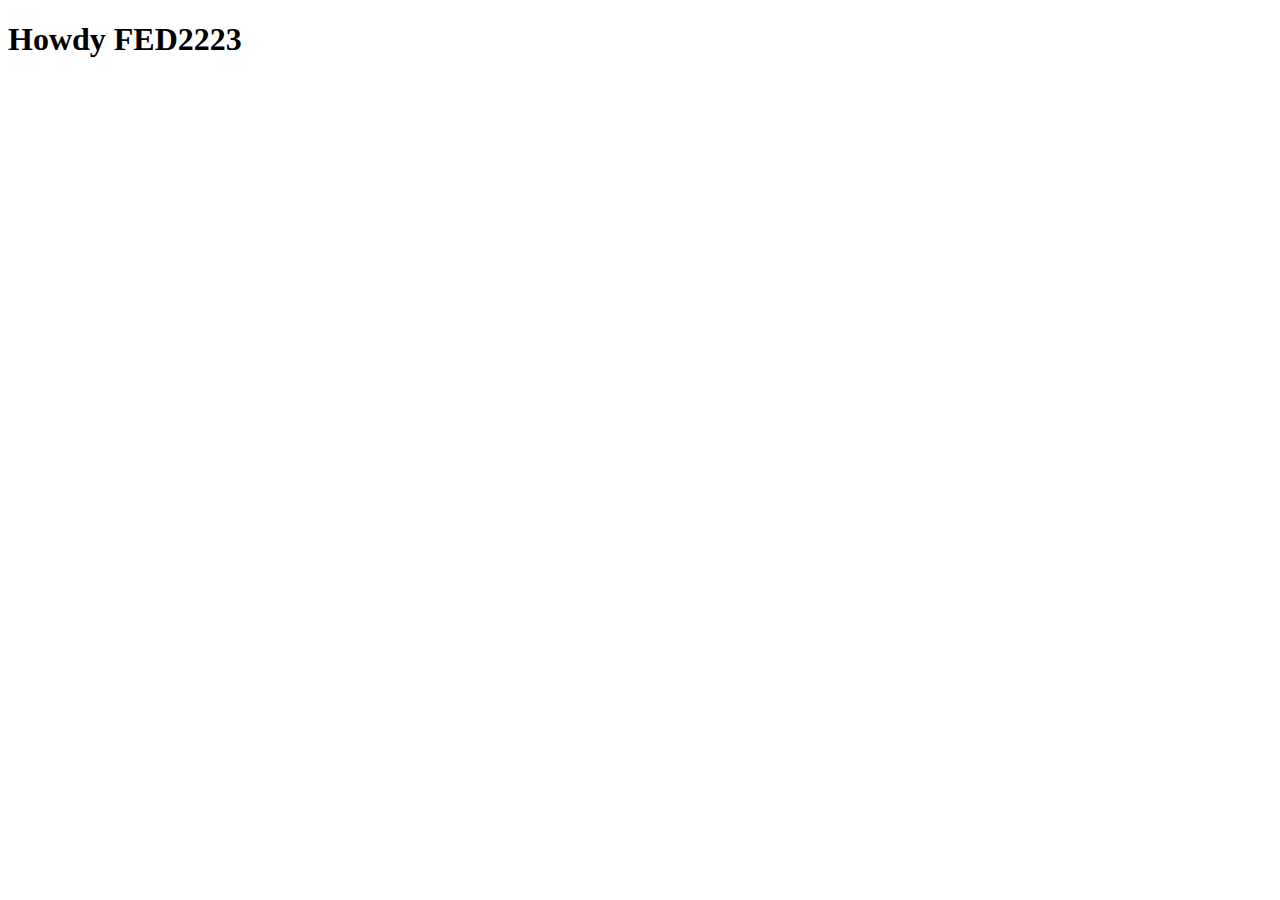
==== index.html @ a9c4027c "Add files via upload" ====
<!doctype html>
<html lang="nl">
	
<head>
	<meta charset="UTF-8">
	<meta name="author" content="jouw naam">
	<meta name="viewport" content="width=device-width, initial-scale=1">
	
	<title>Howdy FED2223</title>
	
	<link href="styles/style.css" rel="stylesheet">
	<link rel="icon" type="image/svg+xml" href="images/favicon.svg">
</head>

<body>
	<h1>Howdy FED2223</h1>

	<script defer src="scripts/script.js"></script>
</body>
	
</html>
---- styles/style.css ----
/**************/
/* CSS REMEDY */
/**************/
*, *::after, *::before {
  box-sizing:border-box;  
}

button, summary {
	cursor: pointer;
}





/*********************/
/* CUSTOM PROPERTIES */
/*********************/
:root {
	/* startje */
	--color-text:#111;
	--color-background:#eee;
}





/****************/
/* JOUW STYLING */
/****************/

/* jouw code */
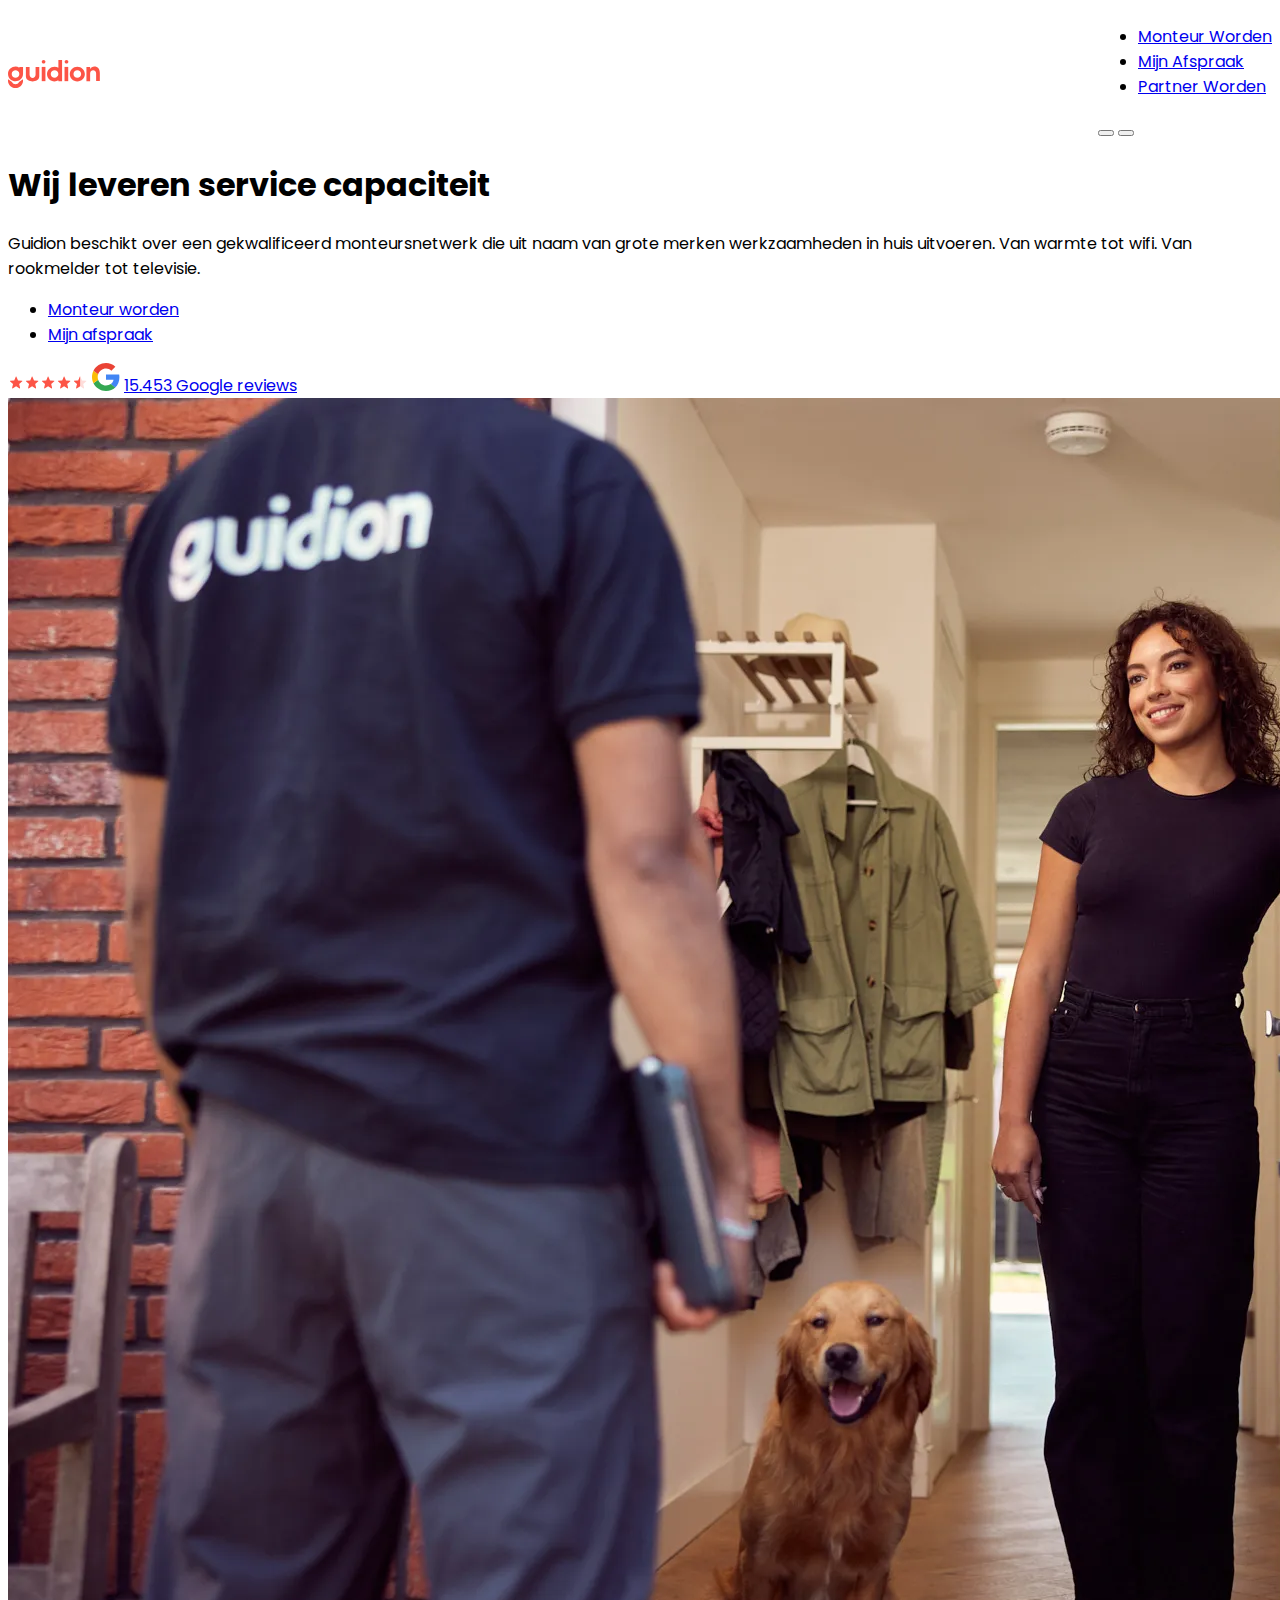
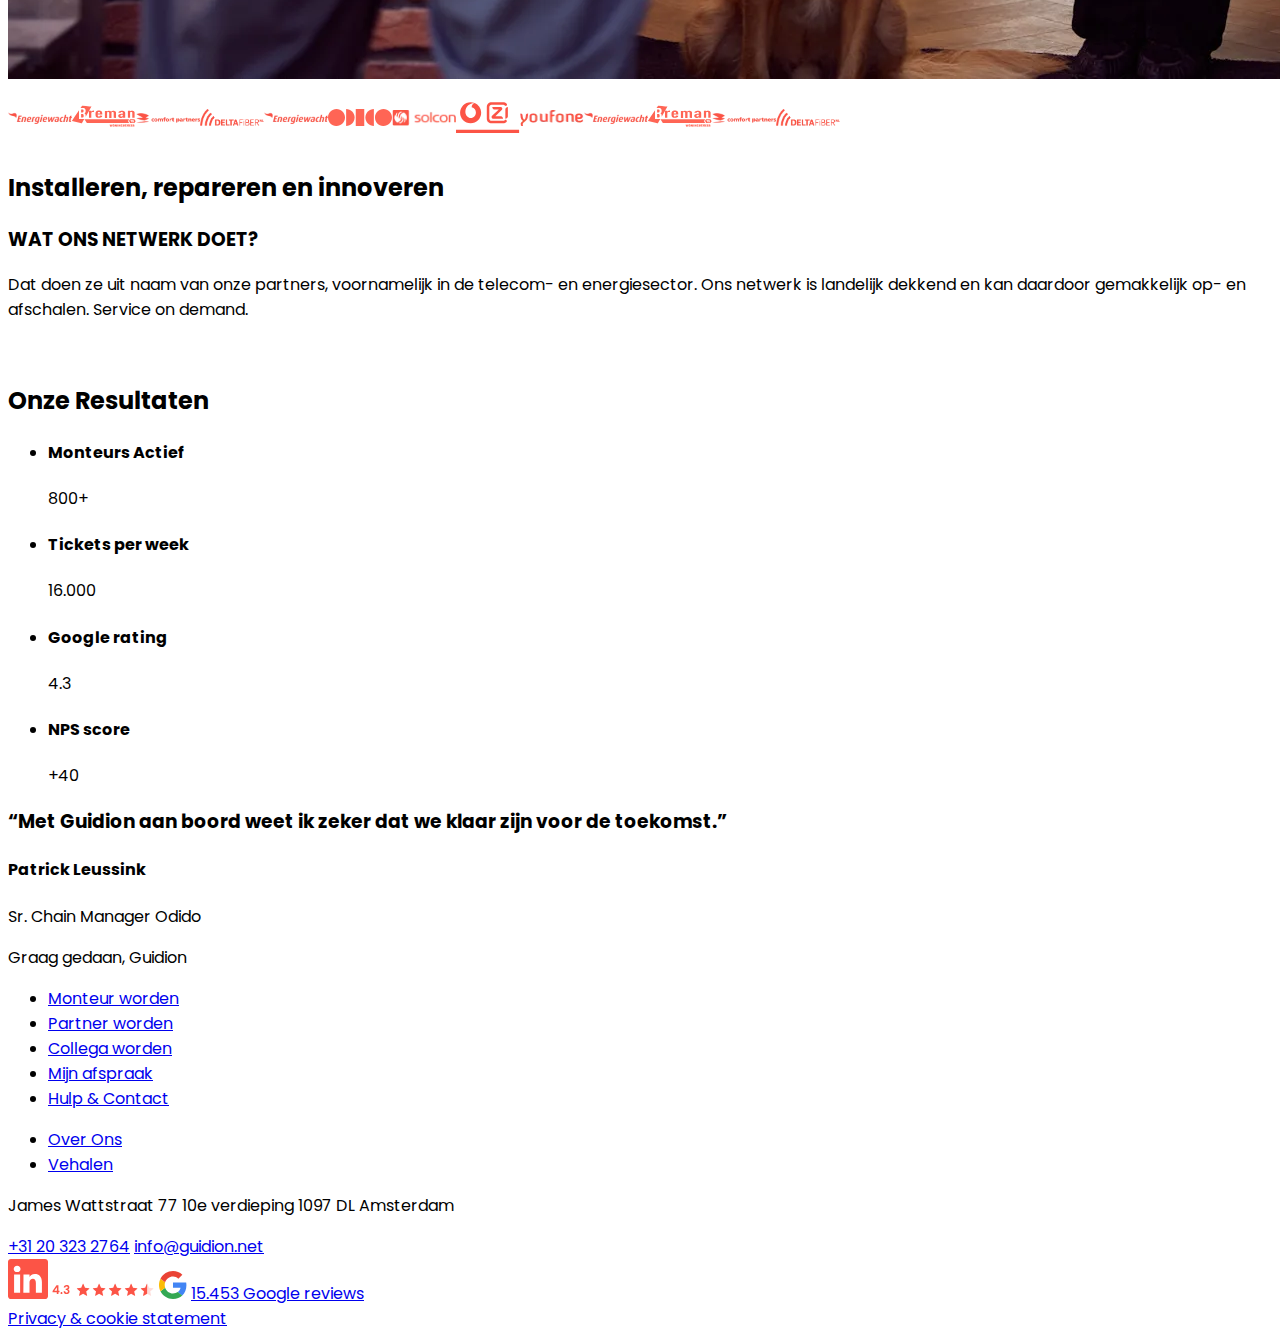
==== commit b4bf45ba: "Add files via upload" ====
--- a/index.html
+++ b/index.html
@@ -3,17 +3,190 @@
 	
 <head>
 	<meta charset="UTF-8">
-	<meta name="author" content="jouw naam">
+	<meta name="author" content="Pepijn de Wolff">
 	<meta name="viewport" content="width=device-width, initial-scale=1">
 	
-	<title>Howdy FED2223</title>
+	<title>Guidion</title>
 	
 	<link href="styles/style.css" rel="stylesheet">
 	<link rel="icon" type="image/svg+xml" href="images/favicon.svg">
 </head>
 
 <body>
-	<h1>Howdy FED2223</h1>
+	<header>
+		<img src="images/Guidion_logo.svg" alt="Guidion Logo">
+		<nav>
+			<ul>
+				<li>
+					<a href="/monteur-worden">Monteur Worden</a>
+				</li>
+				<li>
+					<a href="/mijn-afspraak">Mijn Afspraak</a>
+				</li>
+				<li>
+					<a href="/partner-worden">Partner Worden</a>
+				</li>
+			</ul>
+
+			<button></button>
+
+			<button></button>
+		</nav>
+	</header>
+
+	<main>
+		<!-- section 1 -->
+		<section>
+			<div>
+				<h1>Wij leveren service capaciteit
+				</h1>
+				<p>
+					Guidion beschikt over een gekwalificeerd monteursnetwerk die uit naam van grote merken werkzaamheden in huis uitvoeren. Van warmte tot wifi. Van rookmelder tot televisie.
+				</p>
+
+				<ul>
+					<li>
+						<a href="https://www.guidion.com/monteur-worden">Monteur worden</a>
+					</li>
+					<li>
+						<a href="https://www.guidion.com/mijn-afspraak">Mijn afspraak</a>
+					</li>
+				</ul>
+
+				<img src="images/5_sterren_rating.svg" alt="4,5 star rating">
+				<img src="images/google_review_logo.svg" alt="google review google_review_logo">
+				<a href="https://www.google.com/search?q=guidion&rlz=1C5CHFA_enNL982NL982&oq=guidion+&aqs=chrome.0.69i59j69i60l5j69i65l2.2955j0j7&sourceid=chrome&ie=UTF-8#lrd=0x416539b0ebdddea3:0xf58d721088c2d47e,1,,,">15.453 Google reviews</a>
+				<img src="images/Guidion_home_hero_banner.webp" alt="Guidion Home Hero Banner">
+		</section>
+
+		<!-- section 2 -->
+		<section>
+				<img src="images/631982578861af425596216f_energie.webp" alt="Energie">
+				<img src="images/Breman_logo.svg" alt="Breman">
+				<img src="images/comfort_logo.webp" alt="Comfort">
+				<img src="images/delta_logo.webp" alt="Delta">
+				<img src="images/Energiewacht_logo.webp" alt="Energiewacht">
+				<img src="images/odido_logo.svg" alt="Odido">
+				<img src="images/Solcon_logo.webp" alt="Solcon">
+				<img src="images/vz_logo.svg" alt="Vodafone_Ziggo">
+				<img src="images/youfone_logo.webp" alt="Youfone">
+				<img src="images/Energiewacht_logo.webp" alt=""Energiewacht>
+				<img src="images/Breman_logo.svg" alt="Breman">
+				<img src="images/comfort_logo.webp" alt="Comfort">
+				<img src="images/delta_logo.webp" alt="Delta">
+		</section>
+
+		<!-- section 3 -->
+		<section>
+			<div>
+				<h2>
+					Installeren, repareren en innoveren
+				</h2>
+				<h3>
+					WAT ONS NETWERK DOET?
+				</h3>
+				<p>
+					Dat doen ze uit naam van onze partners, voornamelijk in de telecom- en energiesector. Ons netwerk is landelijk dekkend en kan daardoor gemakkelijk op- en afschalen. Service on demand.
+				</p>
+			</div>
+			<div>
+				<img src="" alt="">
+			</div>
+		</section>
+
+		<!-- section 4 -->
+		<section>
+			<h2>
+				Onze Resultaten
+			</h2>
+			<ul>
+				<li>
+					<h4>
+						Monteurs Actief
+					</h4>
+					<p>800+</p>
+				</li>
+				<li>
+					<h4>
+						Tickets per week
+					</h4>
+					<p>16.000</p>
+				</li>
+				<li>
+					<h4>
+						Google rating
+					</h4>
+					<p>4.3</p>
+				</li>
+				<li>
+					<h4>
+						NPS score
+					</h4>
+					<p>+40</p>
+				</li>
+			</ul>
+		</section>
+
+		<!-- section 5 -->
+		<section>
+			<h3>“Met Guidion aan boord weet ik zeker dat we klaar zijn voor de toekomst.”</h3>
+			<h4>
+				Patrick Leussink
+			</h4>
+			<p>Sr. Chain Manager Odido</p>
+		</section>
+
+	</main>
+
+	<footer>
+		<p>Graag gedaan, Guidion</p>
+		<nav>
+			<ul>
+				<li>
+					<a href="#">Monteur worden</a>
+				</li>
+				<li>
+					<a href="#">Partner worden</a>
+				</li>
+				<li>
+					<a href="#">Collega worden</a>
+				</li>
+				<li>
+					<a href="#">Mijn afspraak</a>
+				</li>
+				<li>
+					<a href="#">Hulp & Contact</a>
+				</li>
+			</ul>
+		</nav>
+
+		<nav>
+			<ul>
+				<li>
+					<a href="#">Over Ons</a>
+				</li>
+				<li>
+					<a href="#">Vehalen</a>
+				</li>
+			</ul>
+		</nav>
+		<div>
+			<p>James Wattstraat 77
+				10e verdieping 1097 DL Amsterdam</p>
+			<a href="#">+31 20 323 2764</a>
+			<a href="#">info@guidion.net</a>
+		</div>
+
+		<div>
+			<a href="#"><img src="images/linkedin_button.svg" alt="LinkedIn social icon"></a>
+			<img src="images/google_rating_4.3.svg" alt="Google Rating 4.3 sterren">
+			<img src="images/google_review_logo.svg" alt="Google Review Logo">
+			<a href="#">15.453 Google reviews</a>
+		</div>
+		<div>
+			<a href="#">Privacy & cookie statement</a>
+		</div>
+	</footer>
 
 	<script defer src="scripts/script.js"></script>
 </body>
--- a/styles/style.css
+++ b/styles/style.css
@@ -1,3 +1,6 @@
+@import url('https://fonts.googleapis.com/css2?family=Poppins:ital,wght@0,300;0,400;0,500;0,600;0,700;1,200&display=swap');
+
+
 /**************/
 /* CSS REMEDY */
 /**************/
@@ -8,10 +11,6 @@
 button, summary {
 	cursor: pointer;
 }
-
-
-
-
 
 /*********************/
 /* CUSTOM PROPERTIES */
@@ -32,3 +31,22 @@
 
 /* jouw code */
 
+body {
+	font-family: 'Poppins', sans-serif;
+}
+
+header {
+	display: flex;
+	justify-content: space-between;
+	
+}
+
+main section:nth-of-type(2) {
+	display: flex;
+	align-items: center;
+}
+
+main section:nth-of-type(2) img {
+	width: 4rem;
+	height: auto;
+}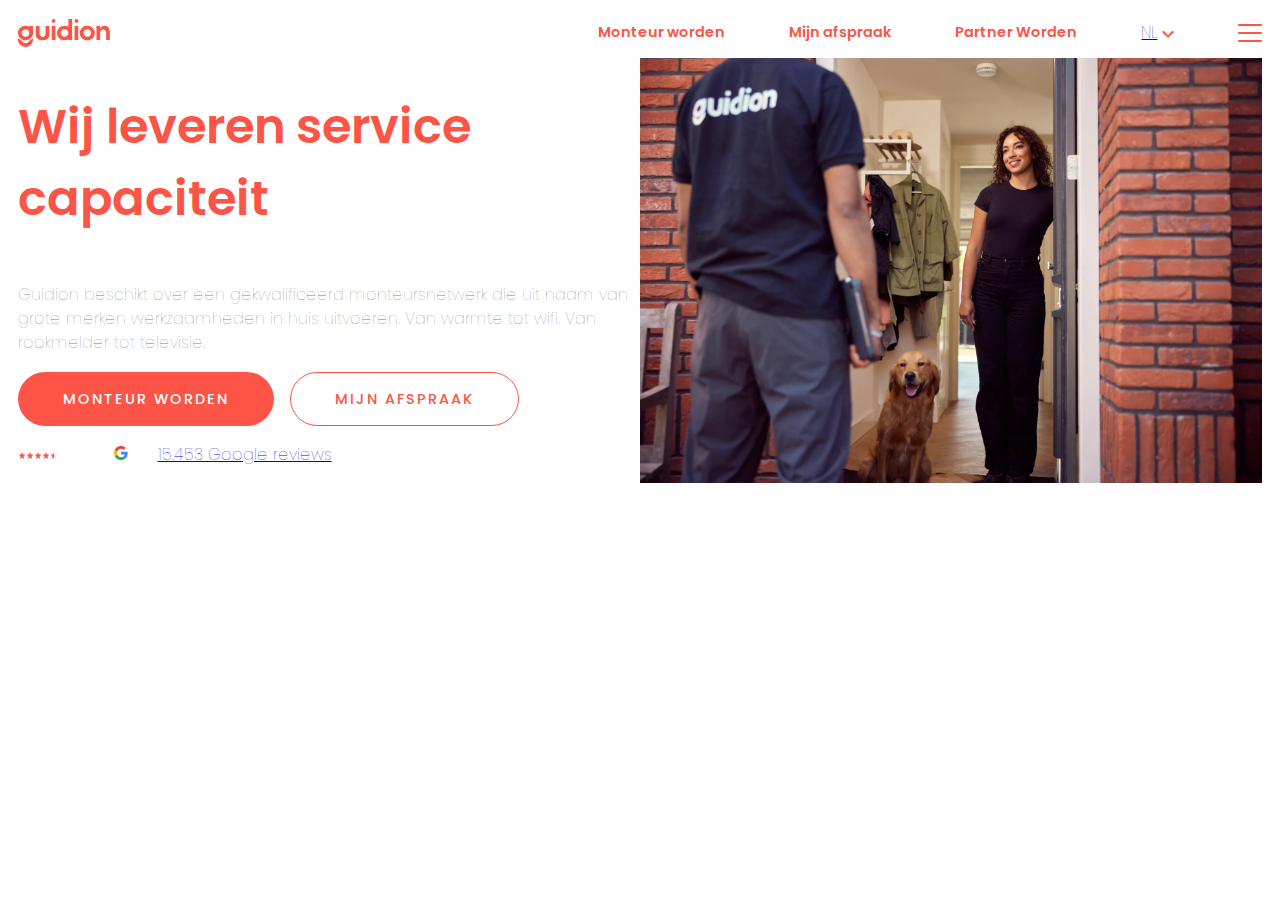
==== commit 71a639ee: "Add files via upload" ====
--- a/index.html
+++ b/index.html
@@ -1,194 +1,86 @@
-<!doctype html>
-<html lang="nl">
-	
+<!DOCTYPE html>
+<html lang="en">
 <head>
+	<style></style>
 	<meta charset="UTF-8">
-	<meta name="author" content="Pepijn de Wolff">
-	<meta name="viewport" content="width=device-width, initial-scale=1">
-	
+	<meta http-equiv="X-UA-Compatible" content="IE=edge">
+	<meta name="viewport" content="width=device-width, initial-scale=1.0">
 	<title>Guidion</title>
-	
-	<link href="styles/style.css" rel="stylesheet">
-	<link rel="icon" type="image/svg+xml" href="images/favicon.svg">
+
+	<link rel="stylesheet" href="styles/style.css">
 </head>
+<body>
 
-<body>
 	<header>
 		<img src="images/Guidion_logo.svg" alt="Guidion Logo">
-		<nav>
-			<ul>
-				<li>
-					<a href="/monteur-worden">Monteur Worden</a>
-				</li>
-				<li>
-					<a href="/mijn-afspraak">Mijn Afspraak</a>
-				</li>
-				<li>
-					<a href="/partner-worden">Partner Worden</a>
-				</li>
-			</ul>
-
-			<button></button>
-
-			<button></button>
-		</nav>
-	</header>
-
-	<main>
-		<!-- section 1 -->
-		<section>
-			<div>
-				<h1>Wij leveren service capaciteit
-				</h1>
-				<p>
-					Guidion beschikt over een gekwalificeerd monteursnetwerk die uit naam van grote merken werkzaamheden in huis uitvoeren. Van warmte tot wifi. Van rookmelder tot televisie.
-				</p>
-
-				<ul>
-					<li>
-						<a href="https://www.guidion.com/monteur-worden">Monteur worden</a>
-					</li>
-					<li>
-						<a href="https://www.guidion.com/mijn-afspraak">Mijn afspraak</a>
-					</li>
-				</ul>
-
-				<img src="images/5_sterren_rating.svg" alt="4,5 star rating">
-				<img src="images/google_review_logo.svg" alt="google review google_review_logo">
-				<a href="https://www.google.com/search?q=guidion&rlz=1C5CHFA_enNL982NL982&oq=guidion+&aqs=chrome.0.69i59j69i60l5j69i65l2.2955j0j7&sourceid=chrome&ie=UTF-8#lrd=0x416539b0ebdddea3:0xf58d721088c2d47e,1,,,">15.453 Google reviews</a>
-				<img src="images/Guidion_home_hero_banner.webp" alt="Guidion Home Hero Banner">
-		</section>
-
-		<!-- section 2 -->
-		<section>
-				<img src="images/631982578861af425596216f_energie.webp" alt="Energie">
-				<img src="images/Breman_logo.svg" alt="Breman">
-				<img src="images/comfort_logo.webp" alt="Comfort">
-				<img src="images/delta_logo.webp" alt="Delta">
-				<img src="images/Energiewacht_logo.webp" alt="Energiewacht">
-				<img src="images/odido_logo.svg" alt="Odido">
-				<img src="images/Solcon_logo.webp" alt="Solcon">
-				<img src="images/vz_logo.svg" alt="Vodafone_Ziggo">
-				<img src="images/youfone_logo.webp" alt="Youfone">
-				<img src="images/Energiewacht_logo.webp" alt=""Energiewacht>
-				<img src="images/Breman_logo.svg" alt="Breman">
-				<img src="images/comfort_logo.webp" alt="Comfort">
-				<img src="images/delta_logo.webp" alt="Delta">
-		</section>
-
-		<!-- section 3 -->
-		<section>
-			<div>
-				<h2>
-					Installeren, repareren en innoveren
-				</h2>
-				<h3>
-					WAT ONS NETWERK DOET?
-				</h3>
-				<p>
-					Dat doen ze uit naam van onze partners, voornamelijk in de telecom- en energiesector. Ons netwerk is landelijk dekkend en kan daardoor gemakkelijk op- en afschalen. Service on demand.
-				</p>
-			</div>
-			<div>
-				<img src="" alt="">
-			</div>
-		</section>
-
-		<!-- section 4 -->
-		<section>
-			<h2>
-				Onze Resultaten
-			</h2>
-			<ul>
-				<li>
-					<h4>
-						Monteurs Actief
-					</h4>
-					<p>800+</p>
-				</li>
-				<li>
-					<h4>
-						Tickets per week
-					</h4>
-					<p>16.000</p>
-				</li>
-				<li>
-					<h4>
-						Google rating
-					</h4>
-					<p>4.3</p>
-				</li>
-				<li>
-					<h4>
-						NPS score
-					</h4>
-					<p>+40</p>
-				</li>
-			</ul>
-		</section>
-
-		<!-- section 5 -->
-		<section>
-			<h3>“Met Guidion aan boord weet ik zeker dat we klaar zijn voor de toekomst.”</h3>
-			<h4>
-				Patrick Leussink
-			</h4>
-			<p>Sr. Chain Manager Odido</p>
-		</section>
-
-	</main>
-
-	<footer>
-		<p>Graag gedaan, Guidion</p>
 		<nav>
 			<ul>
 				<li>
 					<a href="#">Monteur worden</a>
 				</li>
 				<li>
-					<a href="#">Partner worden</a>
-				</li>
-				<li>
-					<a href="#">Collega worden</a>
-				</li>
-				<li>
 					<a href="#">Mijn afspraak</a>
 				</li>
 				<li>
-					<a href="#">Hulp & Contact</a>
+					<a href="#">Partner Worden</a>
 				</li>
 			</ul>
+
+			<div>
+				<a href="#">NL</a>
+				<img src="images/arrow_down_icon.svg" alt="pijl naar beneden">
+			</div>
+
+			<img src="images/hamburger_menu_icon.svg" alt="hamburger menu icon">
+
 		</nav>
 
-		<nav>
-			<ul>
-				<li>
-					<a href="#">Over Ons</a>
-				</li>
-				<li>
-					<a href="#">Vehalen</a>
-				</li>
-			</ul>
-		</nav>
-		<div>
-			<p>James Wattstraat 77
-				10e verdieping 1097 DL Amsterdam</p>
-			<a href="#">+31 20 323 2764</a>
-			<a href="#">info@guidion.net</a>
-		</div>
+	</header>
 
-		<div>
-			<a href="#"><img src="images/linkedin_button.svg" alt="LinkedIn social icon"></a>
-			<img src="images/google_rating_4.3.svg" alt="Google Rating 4.3 sterren">
-			<img src="images/google_review_logo.svg" alt="Google Review Logo">
-			<a href="#">15.453 Google reviews</a>
-		</div>
-		<div>
-			<a href="#">Privacy & cookie statement</a>
-		</div>
+	<main>
+		<!-- Section Wij leveren service capaciteit  -->
+		<section>
+
+			<section>
+				<h1>Wij leveren service capaciteit</h1>
+				<p>Guidion beschikt over een gekwalificeerd monteursnetwerk die uit naam van grote merken werkzaamheden in huis uitvoeren. Van warmte tot wifi. Van rookmelder tot televisie.</p>
+
+				<ul>
+					<li>
+						<a class="button-primary" href="#">Monteur worden</a>
+					</li>
+
+					<li>
+						<a class="button-secondary" href="#">Mijn afspraak</a>
+					</li>
+				</ul>
+				
+				<ul>
+					<li>
+						<img src="images/5_sterren_rating.svg" alt="5 sterren rating">
+					</li>
+					<li>
+						<img src="images/google_review_logo.svg" alt="google review logo">
+					</li>
+					<li>
+						<a href="#">15.453 Google reviews</a>
+					</li>
+				</ul>
+		
+			</section>
+
+			<img src="images/Monteur_aan_huis.webp" alt="Monteur aan huis">
+	
+
+		</section>
+
+
+	</main>
+
+	<footer>
+
 	</footer>
 
-	<script defer src="scripts/script.js"></script>
 </body>
-	
-</html>
+
+</html>--- a/styles/style.css
+++ b/styles/style.css
@@ -1,5 +1,4 @@
 @import url('https://fonts.googleapis.com/css2?family=Poppins:ital,wght@0,300;0,400;0,500;0,600;0,700;1,200&display=swap');
-
 
 /**************/
 /* CSS REMEDY */
@@ -16,37 +15,120 @@
 /* CUSTOM PROPERTIES */
 /*********************/
 :root {
-	/* startje */
-	--color-text:#111;
-	--color-background:#eee;
+	--color-crayola: #fc5446;
+	--color-darkgrey: rgba(19,22,26,.6);
+	--color-lightgrey: #f5f8fa;
 }
 
-
-
-
-
 /****************/
-/* JOUW STYLING */
+/* STYLING */
 /****************/
 
-/* jouw code */
-
+/* basis styling text */
 body {
 	font-family: 'Poppins', sans-serif;
+	color: var(--color-p);
+	font-weight: 100;
+	font-size: 1em;
+	line-height: 1.5;
+	color: var(--color-darkgrey);
+	padding: 0 0.6em;
+	max-width: 100%;
 }
+
+body h1 {
+	font-size: 3rem;
+	font-weight: 600;
+	color: var(--color-crayola);
+}
+
+body li {
+	list-style-type: none;
+}
+
+/* ****************** */
+/* styling header nav */
+/* ****************** */
 
 header {
 	display: flex;
 	justify-content: space-between;
-	
 }
 
-main section:nth-of-type(2) {
+header nav {
 	display: flex;
+	justify-content: flex-end;
 	align-items: center;
+	grid-column-gap: 4rem;
 }
 
-main section:nth-of-type(2) img {
-	width: 4rem;
-	height: auto;
-}+header nav ul {
+	font-weight: 600;
+	color: var(--color-crayola);
+	font-size: 0.9rem;
+
+	display: flex;
+	grid-column-gap: 4rem;
+}
+
+header nav ul li a {
+	color: var(--color-crayola);
+	text-decoration: none;
+}
+
+/* ********************************************** */
+/* styling section 1 Wij leveren service capacitiet */
+/* ********************************************** */
+
+section:nth-of-type(1) {
+	display: flex;
+}
+
+section:nth-of-type(1) section {
+	flex-direction: column;
+	width: 50%;
+}
+
+section:nth-of-type(1) img {
+	width: 50%;
+}
+
+section:nth-of-type(1) section ul {
+	display: flex;
+	flex-direction: row;
+	padding-inline-start: 0;
+	grid-column-gap: 1rem;
+}
+
+
+/* styling buttons */
+.button-primary {
+	text-decoration: none;
+    color: white;
+    background: var(--color-crayola);
+    text-align: center;
+    text-transform: uppercase;
+    font-weight: 500;
+    letter-spacing: 0.125rem;
+    border-radius: 2.5rem;
+    padding: 1rem 2.75rem;
+    font-size: 0.9rem;
+	border: 0.0625rem solid transparent;
+	white-space: nowrap
+}
+
+.button-secondary {
+	text-decoration: none;
+    color: var(--color-crayola);
+    background: white;
+    text-align: center;
+    text-transform: uppercase;
+    font-weight: 500;
+    letter-spacing: 0.125rem;
+    border-radius: 2.5rem;
+    padding: 1rem 2.75rem;
+    font-size: 0.9rem;
+	border: 0.0625rem solid var(--color-crayola); 
+	white-space: nowrap
+}
+
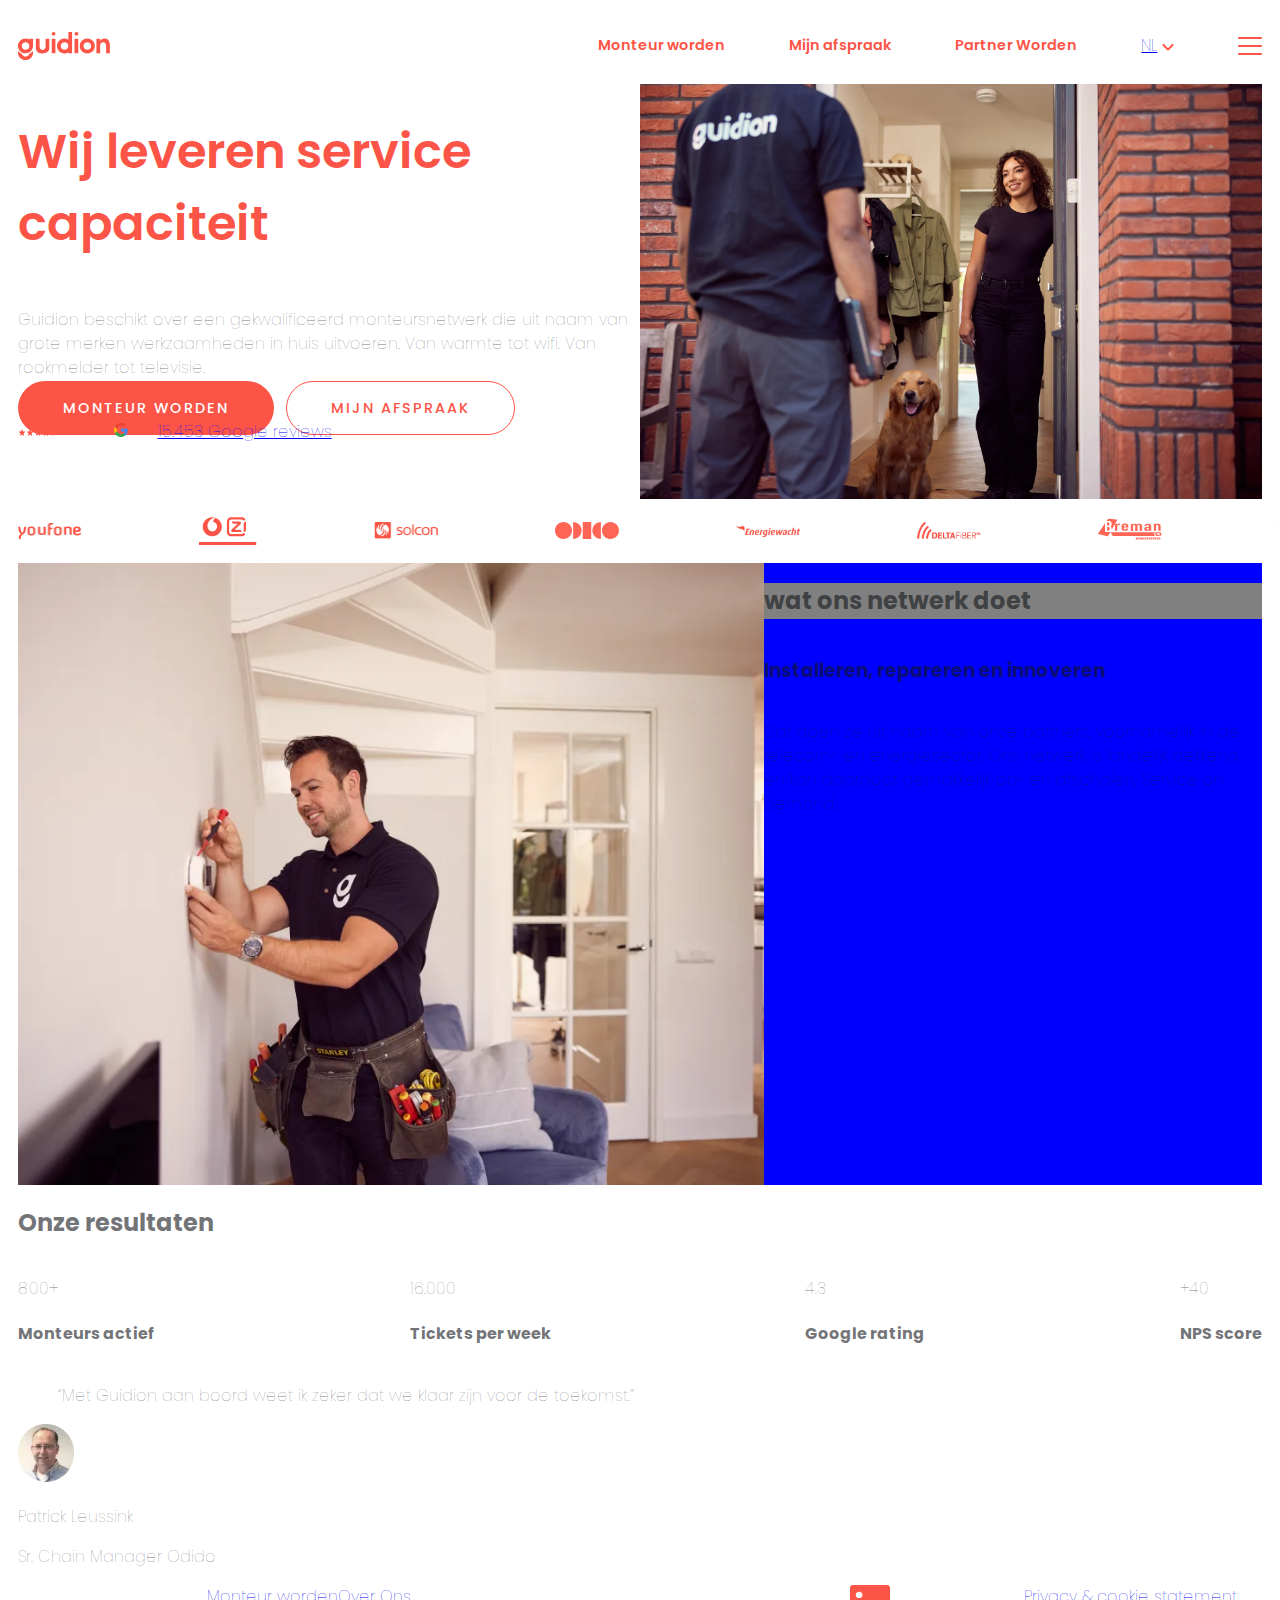
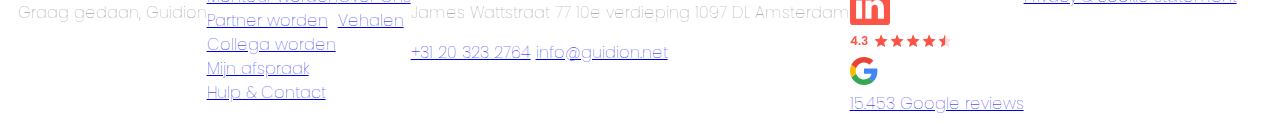
==== commit 6bae6c7f: "Add files via upload" ====
--- a/index.html
+++ b/index.html
@@ -38,11 +38,11 @@
 	</header>
 
 	<main>
-		<!-- Section Wij leveren service capaciteit  -->
+		<!-- Section 1 Wij leveren service capaciteit  -->
 		<section>
 
 			<section>
-				<h1>Wij leveren service capaciteit</h1>
+				<h1> <span class="sr-only">Hallo, Welkom op de website van Gudion</span> Wij leveren service capaciteit</h1>
 				<p>Guidion beschikt over een gekwalificeerd monteursnetwerk die uit naam van grote merken werkzaamheden in huis uitvoeren. Van warmte tot wifi. Van rookmelder tot televisie.</p>
 
 				<ul>
@@ -70,14 +70,137 @@
 			</section>
 
 			<img src="images/Monteur_aan_huis.webp" alt="Monteur aan huis">
+
+		</section>
+		
+		<!-- section 2 image carousel -->
+		<section class="slide">
+				<img src="images/youfone_logo.webp" alt="youfone logo">
+				<img src="images/vz_logo.svg" alt="vodafone ziggo logo">
+				<img src="images/Solcon_logo.webp" alt="solcon logo">
+				<img src="images/odido_logo.svg" alt="odido logo">
+				<img src="images/Energiewacht_logo.webp" alt="energiewacht logo">
+				<img src="images/delta_logo.webp" alt="delta logo">
+				<img src="images/Breman_logo.svg" alt="breman logo">
+				<img src="images/comfort_logo.webp" alt="comfort logo">
+				<img src="images/youfone_logo.webp" alt="youfone logo">
+				<img src="images/vz_logo.svg" alt="vodafone ziggo logo">
+				<img src="images/Solcon_logo.webp" alt="solcon logo">
+				<img src="images/odido_logo.svg" alt="odido logo">
+				<img src="images/Energiewacht_logo.webp" alt="energiewacht logo">
+				<img src="images/delta_logo.webp" alt="delta logo">
+				<img src="images/Breman_logo.svg" alt="breman logo">
+				<img src="images/comfort_logo.webp" alt="comfort logo">
+		</section>
 	
 
-		</section>
-
+		<!-- section 3 wat ons netwerk doet -->
+		<section>
+			<img src="images/wat_ons_netwerk_doet.webp" alt="Monteur aan eht werk in huis">
+
+			<section>
+				<h2>wat ons netwerk doet</h2>
+				<h3>Installeren, repareren en innoveren</h3>
+				<p>Dat doen ze uit naam van onze partners, voornamelijk in de telecom- en energiesector. Ons netwerk is landelijk dekkend en kan daardoor gemakkelijk op- en afschalen. Service on demand.</p>
+			</section>
+
+		</section>
+
+		<!-- section 4 onze resultaten -->
+		<section>
+			<h2>
+				Onze resultaten
+			</h2>
+			<ul>
+				<li>
+					<p>800+</p>
+					<h4>Monteurs actief</h4>
+				</li>
+				<li>
+					<p>16.000</p>
+					<h4>Tickets per week</h4>
+				</li>
+				<li>
+					<p>4.3</p>
+					<h4>Google rating</h4>
+				</li>
+				<li>
+					<p>+40</p>
+					<h4>NPS score</h4>
+				</li>
+			</ul>
+		</section>
+
+		<!-- section 5 testimonial -->
+		<section>
+			<blockquote>“Met Guidion aan boord weet ik zeker dat we klaar zijn voor de toekomst.”</blockquote>
+			<ul>
+				<li>
+					<img src="images/patrick_leusink.webp" alt="portret van Patrick Leussink">
+					<p>Patrick Leussink</p>
+					<p>Sr. Chain Manager Odido</p>
+				</li>
+			</ul>
+		</section>
 
 	</main>
 
 	<footer>
+		<p>Graag gedaan, Guidion</p>
+		<nav>
+			<ul>
+				<li>
+					<a href="#">Monteur worden</a>
+				</li>
+				<li>
+					<a href="#">Partner worden</a>
+				</li>
+				<li>
+					<a href="#">Collega worden</a>
+				</li>
+				<li>
+					<a href="#">Mijn afspraak</a>
+				</li>
+				<li>
+					<a href="#">Hulp & Contact</a>
+				</li>
+			</ul>
+		</nav>
+
+		<nav>
+			<ul>
+				<li>
+					<a href="#">Over Ons</a>
+				</li>
+				<li>
+					<a href="#">Vehalen</a>
+				</li>
+			</ul>
+		</nav>
+		
+		<ul>
+			<p>James Wattstraat 77
+				10e verdieping 1097 DL Amsterdam</p>
+			<a href="#">+31 20 323 2764</a>
+			<a href="#">info@guidion.net</a>
+		</ul>
+
+		<ul>
+			<li>
+				<a href="#"><img src="images/linkedin_button.svg" alt="LinkedIn social icon"></a>
+			</li>
+			<li>
+				<img src="images/google_rating_4.3.svg" alt="Google Rating 4.3 sterren">
+			</li>
+			<li>
+				<img src="images/google_review_logo.svg" alt="Google Review Logo">
+			</li>
+			<li>
+				<a href="#">15.453 Google reviews</a>
+			</li>
+		</ul>
+	
+		<a href="#">Privacy & cookie statement</a>
 
 	</footer>
 
--- a/styles/style.css
+++ b/styles/style.css
@@ -36,6 +36,13 @@
 	max-width: 100%;
 }
 
+/* body h1, h2, h3, h4, p {
+	margin-block-start: 0;
+	margin-block-end: 0;
+	padding: 0;
+	margin: 0;
+} */
+
 body h1 {
 	font-size: 3rem;
 	font-weight: 600;
@@ -46,6 +53,12 @@
 	list-style-type: none;
 }
 
+body ul {
+	margin-block-end: 0;
+	margin-block-start: 0;
+	padding-inline-start: 0;
+}
+
 /* ****************** */
 /* styling header nav */
 /* ****************** */
@@ -53,6 +66,11 @@
 header {
 	display: flex;
 	justify-content: space-between;
+	height: 4.725rem;
+}
+
+header img:nth-child(1) {
+	width: 92px;
 }
 
 header nav {
@@ -80,26 +98,32 @@
 /* styling section 1 Wij leveren service capacitiet */
 /* ********************************************** */
 
-section:nth-of-type(1) {
-	display: flex;
-}
-
-section:nth-of-type(1) section {
+section:first-of-type{
+	display: flex;
+}
+
+section:first-of-type section {
 	flex-direction: column;
 	width: 50%;
 }
 
-section:nth-of-type(1) img {
-	width: 50%;
-}
-
-section:nth-of-type(1) section ul {
+section:first-of-type img {
+	max-width: 50%;
+}
+
+section:first-of-type section ul {
 	display: flex;
 	flex-direction: row;
 	padding-inline-start: 0;
 	grid-column-gap: 1rem;
 }
 
+/* styling review buttons */
+section:first-of-type section ul:nth-last-of-type(2) {
+	grid-column-gap: var(--color-crayola);
+	grid-column-gap: 0.75rem;
+
+}
 
 /* styling buttons */
 .button-primary {
@@ -132,3 +156,92 @@
 	white-space: nowrap
 }
 
+/* h1 hidden */
+/* https://css-tricks.com/inclusively-hidden/ */
+
+.sr-only:not(:focus):not(:active) {
+	clip: rect(0 0 0 0); 
+	clip-path: inset(50%);
+	height: 1px;
+	overflow: hidden;
+	position: absolute;
+	white-space: nowrap; 
+	width: 1px;
+  }
+
+
+/* ********************************* */
+/* styling section 2 images carousel */
+/* ********************************* */
+
+@keyframes slide {
+	from {
+		transform: translateX(0);
+	}
+	to {
+		transform: translateX(-100%);
+	}
+}
+
+
+.slide {
+	animation: 20s slide infinite linear;
+	display: flex;
+	align-items: center;
+	grid-column-gap: 7.313rem;	
+}
+
+.slide img {
+	width: 4rem;
+	height: auto;
+}
+
+/* ****************************************/
+/* styling section 3 wat ons netwerk doet */
+/* *****************************************/
+
+section:nth-of-type(3) {
+	display: flex;
+	background-color: lightblue;
+}
+
+section:nth-of-type(3) img {
+	width: 60%;
+}
+
+section:nth-of-type(3) section {
+	display: flex;
+	flex-direction: column;
+	background-color: blue;
+	
+}
+
+section:nth-of-type(3) section h2 {
+	background-color: grey;
+}
+
+
+
+/* ********************************* */
+/* styling section 4 onze resultaten */
+/* ********************************* */
+
+section:nth-of-type(4) ul {
+	display: flex;
+	width: 100%;
+	justify-content: space-between;
+}	
+
+/* ********************************* */
+/* styling section 5 testimonial     */
+/* ********************************* */
+
+
+
+/* ******************* */
+/* styling footer      */
+/* ******************* */
+
+footer {
+	display: flex;
+}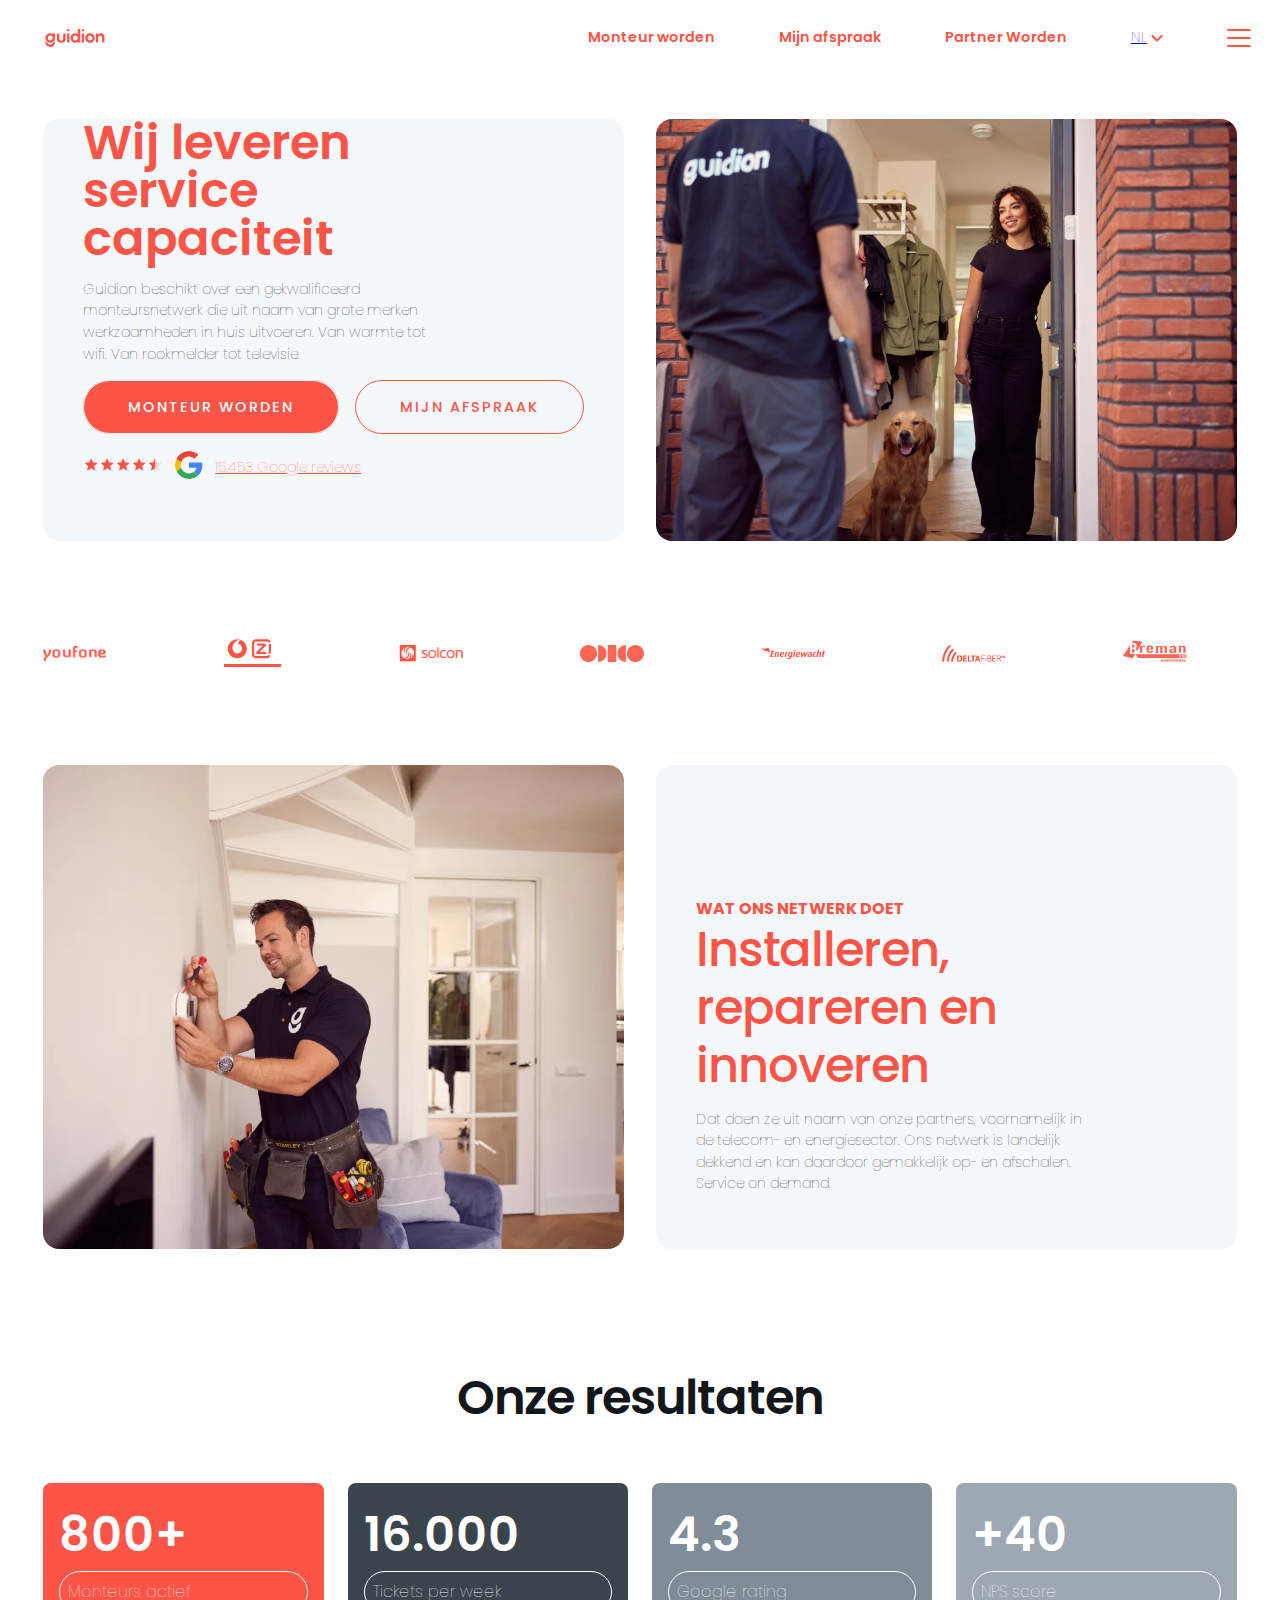
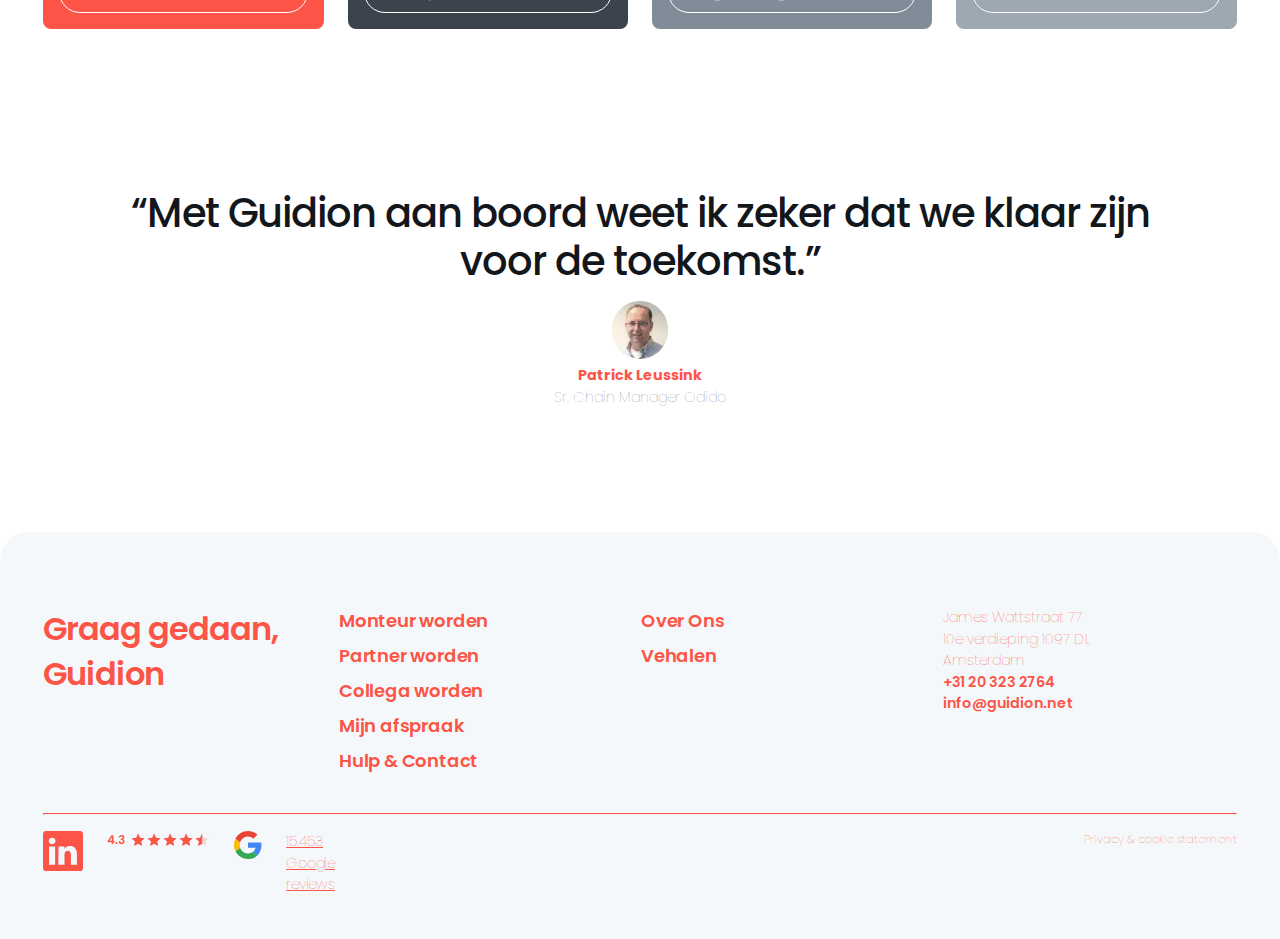
==== commit e81c1e34: "Add files via upload" ====
--- a/index.html
+++ b/index.html
@@ -39,7 +39,7 @@
 
 	<main>
 		<!-- Section 1 Wij leveren service capaciteit  -->
-		<section>
+		<section class="section-hero">
 
 			<section>
 				<h1> <span class="sr-only">Hallo, Welkom op de website van Gudion</span> Wij leveren service capaciteit</h1>
@@ -93,9 +93,8 @@
 				<img src="images/comfort_logo.webp" alt="comfort logo">
 		</section>
 	
-
 		<!-- section 3 wat ons netwerk doet -->
-		<section>
+		<section class="section-ons-netwerk">
 			<img src="images/wat_ons_netwerk_doet.webp" alt="Monteur aan eht werk in huis">
 
 			<section>
@@ -107,7 +106,7 @@
 		</section>
 
 		<!-- section 4 onze resultaten -->
-		<section>
+		<section class="section-resultaten">
 			<h2>
 				Onze resultaten
 			</h2>
@@ -132,12 +131,12 @@
 		</section>
 
 		<!-- section 5 testimonial -->
-		<section>
+		<section class="section-testimonial">
 			<blockquote>“Met Guidion aan boord weet ik zeker dat we klaar zijn voor de toekomst.”</blockquote>
 			<ul>
 				<li>
 					<img src="images/patrick_leusink.webp" alt="portret van Patrick Leussink">
-					<p>Patrick Leussink</p>
+					<h2>Patrick Leussink</h2>
 					<p>Sr. Chain Manager Odido</p>
 				</li>
 			</ul>
@@ -145,9 +144,11 @@
 
 	</main>
 
+
 	<footer>
-		<p>Graag gedaan, Guidion</p>
+
 		<nav>
+			<h2>Graag gedaan, Guidion</h2>
 			<ul>
 				<li>
 					<a href="#">Monteur worden</a>
@@ -165,42 +166,49 @@
 					<a href="#">Hulp & Contact</a>
 				</li>
 			</ul>
+
+			<ul>
+				<li>
+					<a href="#">Over Ons</a>
+				</li>
+				<li>
+					<a href="#">Vehalen</a>
+				</li>
+			</ul>
+
+			<ul>
+				<li>
+					<p>James Wattstraat 77</p>
+					<p>10e verdieping 1097 DL</p>
+					<p>Amsterdam</p>
+					<a href="#">+31 20 323 2764</a>
+					<a href="#">info@guidion.net</a>
+				</li>
+			</ul>
+
 		</nav>
 
+		<hr>
+
 		<nav>
 			<ul>
 				<li>
-					<a href="#">Over Ons</a>
-				</li>
-				<li>
-					<a href="#">Vehalen</a>
-				</li>
-			</ul>
+					<a href="#"><img src="images/linkedin_button.svg" alt="LinkedIn social icon"></a>
+				</li>
+				<li>
+					<img src="images/google_rating_4.3.svg" alt="Google Rating 4.3 sterren">
+				</li>
+				<li>
+					<img src="images/google_review_logo.svg" alt="Google Review Logo">
+				</li>
+				<li>
+					<a href="#">15.453 Google reviews</a>
+				</li>
+			</ul>
+
+			<a href="#">Privacy & cookie statement</a>
+
 		</nav>
-		
-		<ul>
-			<p>James Wattstraat 77
-				10e verdieping 1097 DL Amsterdam</p>
-			<a href="#">+31 20 323 2764</a>
-			<a href="#">info@guidion.net</a>
-		</ul>
-
-		<ul>
-			<li>
-				<a href="#"><img src="images/linkedin_button.svg" alt="LinkedIn social icon"></a>
-			</li>
-			<li>
-				<img src="images/google_rating_4.3.svg" alt="Google Rating 4.3 sterren">
-			</li>
-			<li>
-				<img src="images/google_review_logo.svg" alt="Google Review Logo">
-			</li>
-			<li>
-				<a href="#">15.453 Google reviews</a>
-			</li>
-		</ul>
-	
-		<a href="#">Privacy & cookie statement</a>
 
 	</footer>
 
--- a/styles/style.css
+++ b/styles/style.css
@@ -16,8 +16,12 @@
 /*********************/
 :root {
 	--color-crayola: #fc5446;
-	--color-darkgrey: rgba(19,22,26,.6);
+	--color-darkgrey: #13161a;
 	--color-lightgrey: #f5f8fa;
+	--color-darkgrey2: #3b444d;
+	--color-lightgrey2: #808d99;
+	--color-lightgrey3: #9ea8b2;
+
 }
 
 /****************/
@@ -29,11 +33,13 @@
 	font-family: 'Poppins', sans-serif;
 	color: var(--color-p);
 	font-weight: 100;
-	font-size: 1em;
+	font-size: 0.9rem;
 	line-height: 1.5;
 	color: var(--color-darkgrey);
 	padding: 0 0.6em;
 	max-width: 100%;
+	margin: 0;
+	padding: 0;
 }
 
 /* body h1, h2, h3, h4, p {
@@ -43,6 +49,8 @@
 	margin: 0;
 } */
 
+
+
 body h1 {
 	font-size: 3rem;
 	font-weight: 600;
@@ -59,6 +67,7 @@
 	padding-inline-start: 0;
 }
 
+
 /* ****************** */
 /* styling header nav */
 /* ****************** */
@@ -67,6 +76,7 @@
 	display: flex;
 	justify-content: space-between;
 	height: 4.725rem;
+	padding: 2em;
 }
 
 header img:nth-child(1) {
@@ -94,35 +104,82 @@
 	text-decoration: none;
 }
 
+main {
+	padding: 3em;
+}
+
 /* ********************************************** */
 /* styling section 1 Wij leveren service capacitiet */
 /* ********************************************** */
 
-section:first-of-type{
-	display: flex;
-}
-
-section:first-of-type section {
+.section-hero {
+	max-width: 100%;
+	display: grid;
+	grid-template-columns: 2fr;
+	grid-template-rows: 2fr;
+	grid-column-gap: 2rem;
+}
+
+.section-hero section {
+	grid-column: 1 / -2;
+	grid-row: 1 / -2;
+	display: flex;
 	flex-direction: column;
-	width: 50%;
-}
-
-section:first-of-type img {
-	max-width: 50%;
-}
-
-section:first-of-type section ul {
-	display: flex;
-	flex-direction: row;
-	padding-inline-start: 0;
+	/* width: 50%; */
+	background-color: var(--color-lightgrey);
+	border-radius: 1rem;
+	align-items: flex-start;
+	justify-content: flex-end;
+	padding-bottom: 2.5rem;
+    padding-left: 2.5rem;
+    padding-right: 2.5rem;
+}
+
+.section-hero img {
+	grid-column: 2 / 3;
+	grid-row: 1 / -2;
+	height: 100%;
+	max-width: 100%;
+	border-radius: 1rem;
+	object-fit: cover;
+}
+
+.section-hero section h1 {
+	width: 60%;
+	line-height: 1;
+	margin: 0;
+	padding-bottom: 1rem;
+}
+
+.section-hero section p {
+	width: 70%;
+	margin: 0;
+	padding-bottom: 2rem;
+}
+
+.section-hero section ul:first-of-type {
 	grid-column-gap: 1rem;
-}
-
-/* styling review buttons */
-section:first-of-type section ul:nth-last-of-type(2) {
-	grid-column-gap: var(--color-crayola);
+    justify-content: flex-start;
+    align-items: center;
+    display: flex;
+	padding-bottom: 1rem;
+}
+
+/* styling google review buttons */
+.section-hero section ul:nth-of-type(2) {
 	grid-column-gap: 0.75rem;
-
+    align-items: center;
+    margin-top: 1rem;
+    display: flex;
+	padding-bottom: 1rem;
+}
+
+.section-hero section ul:nth-of-type(2) a {
+	color: var(--color-crayola);
+}
+
+.section-hero section ul:nth-of-type(2) img {
+	max-width: 100%;
 }
 
 /* styling buttons */
@@ -137,14 +194,20 @@
     border-radius: 2.5rem;
     padding: 1rem 2.75rem;
     font-size: 0.9rem;
-	border: 0.0625rem solid transparent;
-	white-space: nowrap
+	border: 0.0625rem solid;
+	white-space: nowrap;
+}
+
+.button-primary:hover {
+    color: var(--color-crayola);
+    background: transparent;
+	border: 0.0625rem solid var(--color-crayola);
 }
 
 .button-secondary {
 	text-decoration: none;
     color: var(--color-crayola);
-    background: white;
+    background: transparent;
     text-align: center;
     text-transform: uppercase;
     font-weight: 500;
@@ -153,7 +216,13 @@
     padding: 1rem 2.75rem;
     font-size: 0.9rem;
 	border: 0.0625rem solid var(--color-crayola); 
-	white-space: nowrap
+	white-space: nowrap;
+}
+
+.button-secondary:hover {
+	color: white;
+    background: var(--color-crayola);
+	border: 0.0625rem solid white;
 }
 
 /* h1 hidden */
@@ -170,6 +239,55 @@
   }
 
 
+  @media screen and (max-width: 992px) {
+	.section-hero {
+	  grid-template-columns: 1fr 1fr; 
+	  grid-template-rows: 1fr; 
+	  grid-row-gap: 1rem;
+	}
+  
+	.section-hero section {
+	  grid-column: 1 / -1; 
+	  grid-row: 1 / 2; 
+	  width: 100%; 
+	  padding: 2.5rem; 
+	  z-index: 2; 
+	}
+  
+	.section-hero img {
+	  grid-column: 1 / -1; 
+	  grid-row: 2 / 3; 
+	}
+  
+	.section-hero section h1 {
+	  width: 100%; 
+	}
+  
+	.section-hero section p {
+	  width: 100%; 
+	}
+
+  }
+
+  @media screen and (max-width: 768px) {
+	.section-hero ul:first-of-type {
+		flex-direction: column;
+	
+  	}
+	
+	.button-primary {
+		margin-bottom: 5rem;
+		width: 100%;
+	}
+
+	.button-secondary {
+		margin-top: 5rem;
+		width: 100%;
+	}
+}
+
+
+
 /* ********************************* */
 /* styling section 2 images carousel */
 /* ********************************* */
@@ -183,12 +301,15 @@
 	}
 }
 
-
 .slide {
-	animation: 20s slide infinite linear;
+	max-width: 100%;
+	animation: 40s slide infinite linear;
 	display: flex;
 	align-items: center;
 	grid-column-gap: 7.313rem;	
+	padding: 5rem 0;
+	overflow: hidden;
+	white-space: nowrap;
 }
 
 .slide img {
@@ -200,42 +321,196 @@
 /* styling section 3 wat ons netwerk doet */
 /* *****************************************/
 
-section:nth-of-type(3) {
-	display: flex;
-	background-color: lightblue;
-}
-
-section:nth-of-type(3) img {
-	width: 60%;
-}
-
-section:nth-of-type(3) section {
+.section-ons-netwerk {
+	display: grid;
+	grid-template-columns: 1fr 1fr;
+	grid-template-rows: 1fr;
+	grid-column-gap: 2rem;
+}
+
+.section-ons-netwerk img {
+	max-width: 100%;
+	height: 100%;
+	border-radius: 1rem;
+
+	grid-column: 1 / 2;
+	grid-row: 1 / 2;
+	object-fit: cover;
+}
+
+.section-ons-netwerk section {
+	max-width: 100%;
+
 	display: flex;
 	flex-direction: column;
-	background-color: blue;
-	
-}
-
-section:nth-of-type(3) section h2 {
-	background-color: grey;
-}
-
-
+    justify-content: flex-end;
+    align-items: flex-start;
+    display: flex;
+	border-radius: 1rem;
+
+	grid-column: 2 / -2;
+	grid-row: 1 / 3;
+
+	background-color: var(--color-lightgrey);
+	border-radius: 1rem;
+	align-items: flex-start;
+	justify-content: flex-end;
+	padding-bottom: 2.5rem;
+    padding-left: 2.5rem;
+    padding-right: 2.5rem;
+}
+.section-ons-netwerk section h2 {
+	font-size: 1rem;
+	text-transform: uppercase;
+    line-height: 1.5rem;
+	color: var(--color-crayola);
+	margin: 0;
+}
+
+.section-ons-netwerk section h3 {
+	font-size: 3rem;
+    line-height: 1.2;
+	color: var(--color-crayola);
+	letter-spacing: -.0625rem;
+    margin: 0;
+	font-weight: 500;
+	width: 80%;
+}
+
+.section-ons-netwerk section p {
+	width: 80%;
+}
+
+/* Media query voor scherm tot max 992px */
+@media screen and (max-width: 992px) {
+	.section-ons-netwerk {
+	  grid-template-columns: 1fr; 
+	  grid-template-rows: auto auto; 
+	  grid-row-gap: 1rem;
+	}
+  
+	.section-ons-netwerk img {
+	  grid-column: 1 / -1; 
+	  grid-row: 2 / 3; 
+	}
+  
+	.section-ons-netwerk section {
+	  grid-column: 1 / -1; 
+	  grid-row: 1 / 2; 
+	  padding: 1.5rem; 
+	}
+  
+	.section-ons-netwerk section h2,
+	.section-ons-netwerk section h3,
+	.section-ons-netwerk section p {
+	  width: 100%; 
+	}
+  
+	.section-ons-netwerk section h3 {
+	  font-size: 2rem; 
+	}
+  }
+  
 
 /* ********************************* */
 /* styling section 4 onze resultaten */
 /* ********************************* */
 
-section:nth-of-type(4) ul {
-	display: flex;
-	width: 100%;
-	justify-content: space-between;
+.section-resultaten h2 {
+	text-align: center;
+	padding: 5rem 0 1rem 0;
+	letter-spacing: -.0625rem;
+    font-size: 3rem;
+    font-weight: 600;
+    line-height: 1.2;
+	color: var(--color-darkgrey);
 }	
+
+.section-resultaten ul {
+	color: white;
+	display: grid;
+	grid-template-columns: 1fr 1fr 1fr 1fr;
+	grid-column-gap: 1.5rem;
+}	
+
+.section-resultaten ul li {
+	padding: 1rem;
+	border-radius: 0.5rem;
+}
+
+.section-resultaten ul li:first-of-type {
+	background-color: var(--color-crayola);
+}
+
+.section-resultaten ul li:nth-of-type(2) {
+	background-color: var(--color-darkgrey2);
+}
+
+.section-resultaten ul li:nth-of-type(3) {
+	background-color: var(--color-lightgrey2);
+}
+
+.section-resultaten ul li:nth-of-type(4) {
+	background-color: var(--color-lightgrey3);
+}
+
+.section-resultaten ul p {
+	padding: 0;
+	margin: 0;
+	font-weight: 600;
+	font-size: 3rem;
+}
+
+.section-resultaten ul h4 {
+	font-weight: 100;
+	font-size: 1rem;
+
+	border-width: 1px;
+	border-radius: 5rem;
+	border-style: solid;
+	border-color: white;
+	
+	padding: 0.5rem;
+	margin: auto;
+	/* background-color: lightblue; */
+}
+
 
 /* ********************************* */
 /* styling section 5 testimonial     */
 /* ********************************* */
 
+.section-testimonial {
+	text-align: center;
+	padding-top: 10rem;
+	padding-bottom: 5rem;
+}
+
+.section-testimonial blockquote {
+	letter-spacing: -.0625rem;
+    font-size: 2.5rem;
+    font-weight: 500;
+    line-height: 1.2;
+	max-width: 64rem;
+	margin: auto;
+}
+
+.section-testimonial ul {
+	padding-top: 1rem;
+}
+
+.section-testimonial ul h2 {
+	color: var(--color-crayola);
+	font-size: 1em;
+	margin: 0;
+}
+
+
+.section-testimonial ul p {
+	font-size: 1em;
+	margin: 0;
+	color: var(--color-lightgrey2);
+}
 
 
 /* ******************* */
@@ -243,5 +518,103 @@
 /* ******************* */
 
 footer {
-	display: flex;
+	background-color: var(--color-lightgrey);
+	padding: 3em;
+	border-radius: 2em 2em 0 0;
+}
+
+footer nav {
+	display: flex;
+}
+
+footer nav:first-of-type {
+	display: flex;
+	justify-content: space-between;
+	padding-top: 2rem;
+	padding-bottom: 2rem;
+}
+
+footer nav:first-of-type h2 {
+	letter-spacing: -.0625rem;
+	font-size: 2rem;
+	font-weight: 600;
+	line-height: 1.4;
+	max-width: 18rem;
+	width: 100%;
+	margin-top: 0;
+	color: var(--color-crayola);
+}
+
+footer nav ul {
+	width: 100%;
+    max-width: 18.375rem;
+    grid-row-gap: 0.5rem;
+	display: flex;
+    flex-direction: column;
+}
+
+footer nav ul li a {
+	letter-spacing: -.0125rem;
+    font-size: 1.2em;
+    font-weight: 500;
+    line-height: 1.5;
+	text-decoration: none;
+	text-transform: none;
+	color: var(--color-crayola);
+	font-size: 1.25em;
+    font-weight: 600;
+}
+
+footer nav ul li p {
+	margin: 0;
+	padding: 0;
+}
+
+
+/* styling contactgegevens */
+footer nav ul:nth-of-type(3) li {
+	display: flex;
+	flex-direction: column;
+}
+
+footer nav ul:nth-of-type(3) p {
+	font-size: 1em;
+	color: var(--color-crayola);
+}
+
+footer nav ul:nth-of-type(3) a {
+	font-size: 1em;
+
+}
+
+/* styling socials & privacy sectie */
+footer hr {
+	border-top: 0.5px solid var(--color-crayola);
+	margin-bottom: 1rem;
+}
+
+footer nav:nth-of-type(2) {
+	justify-content: space-between;
+}
+
+footer nav:nth-of-type(2) ul {
+	flex-direction: row;
+	grid-column-gap: 1.5rem;
+}
+
+footer nav:nth-of-type(2) ul li:nth-of-type(4) {
+	width: 20rem;
+}
+
+footer nav:nth-of-type(2) ul li:nth-of-type(4) a {
+	text-decoration: underline;
+	font-size: 1em;
+	font-weight: 100;
+	width: 20rem;
+}
+
+footer nav:nth-of-type(2) a {
+	text-decoration: none;
+	color: var(--color-crayola);
+	font-size: 0.8em;
 }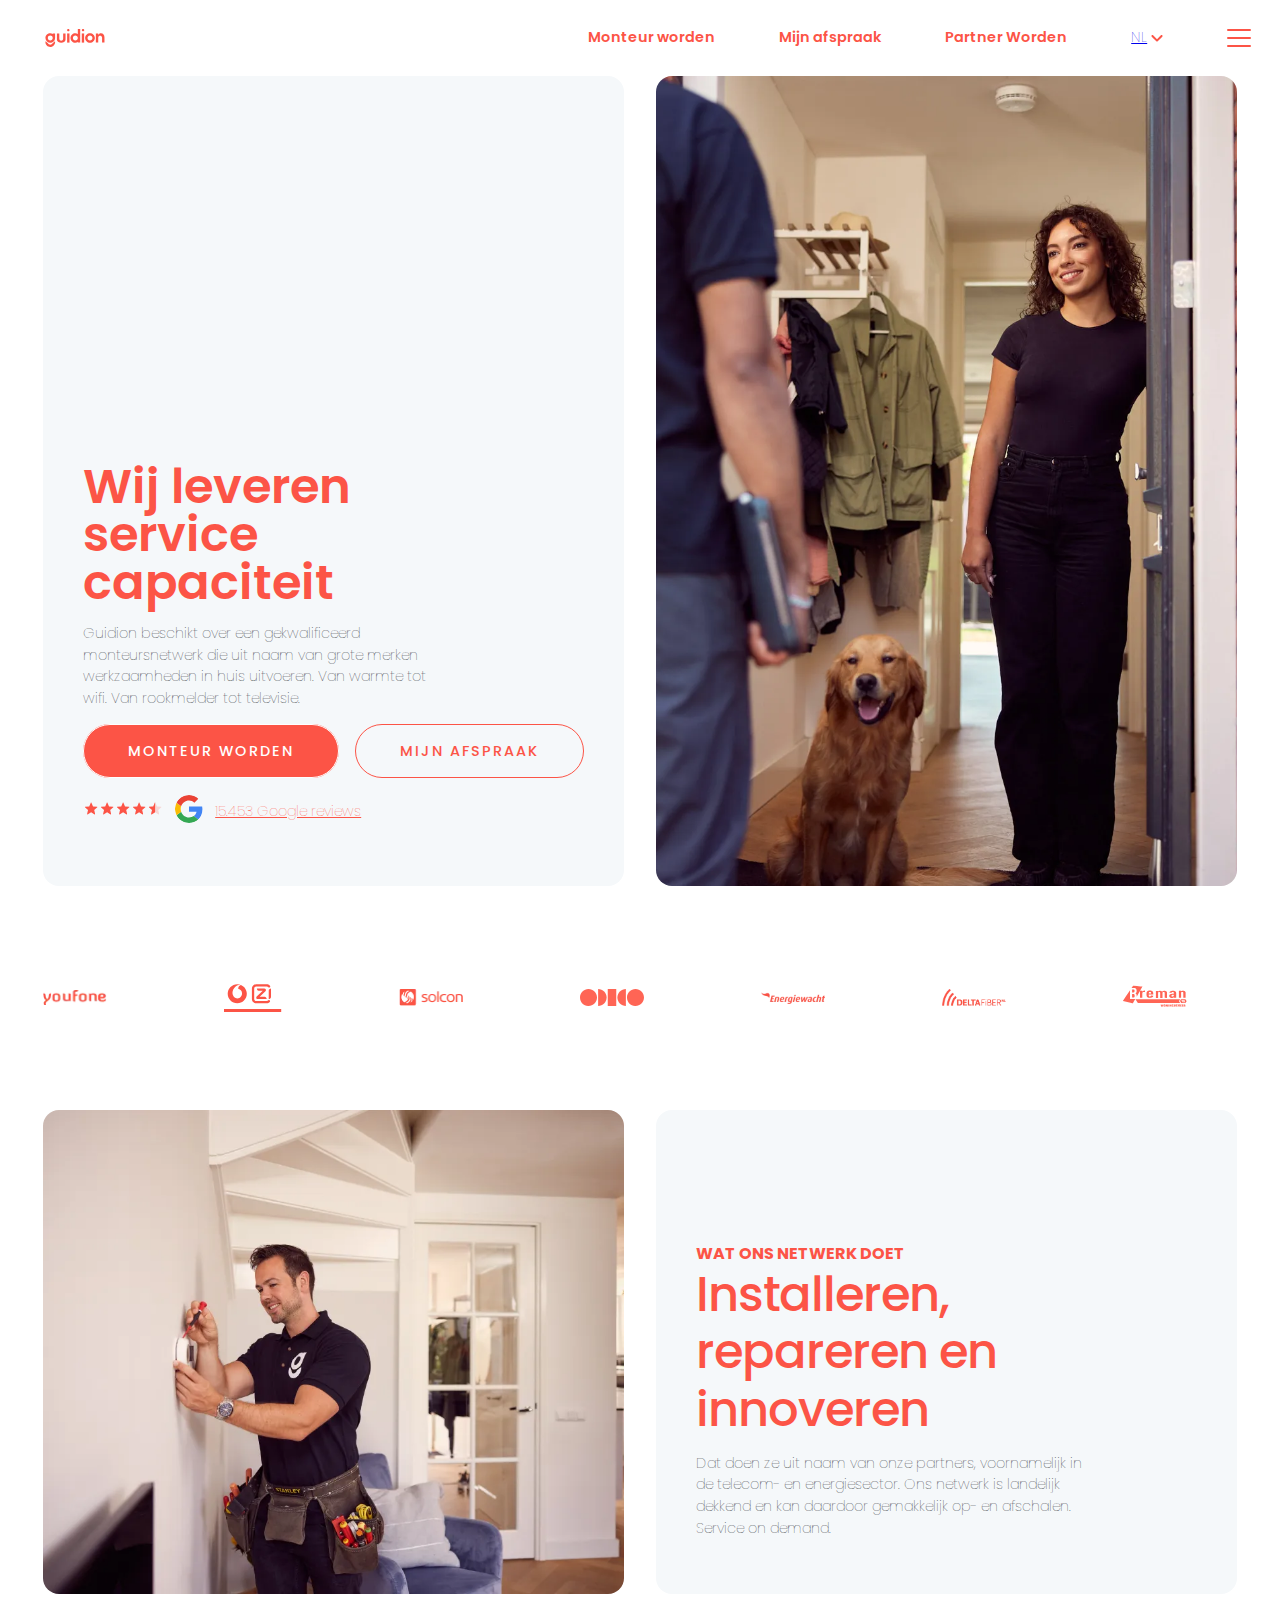
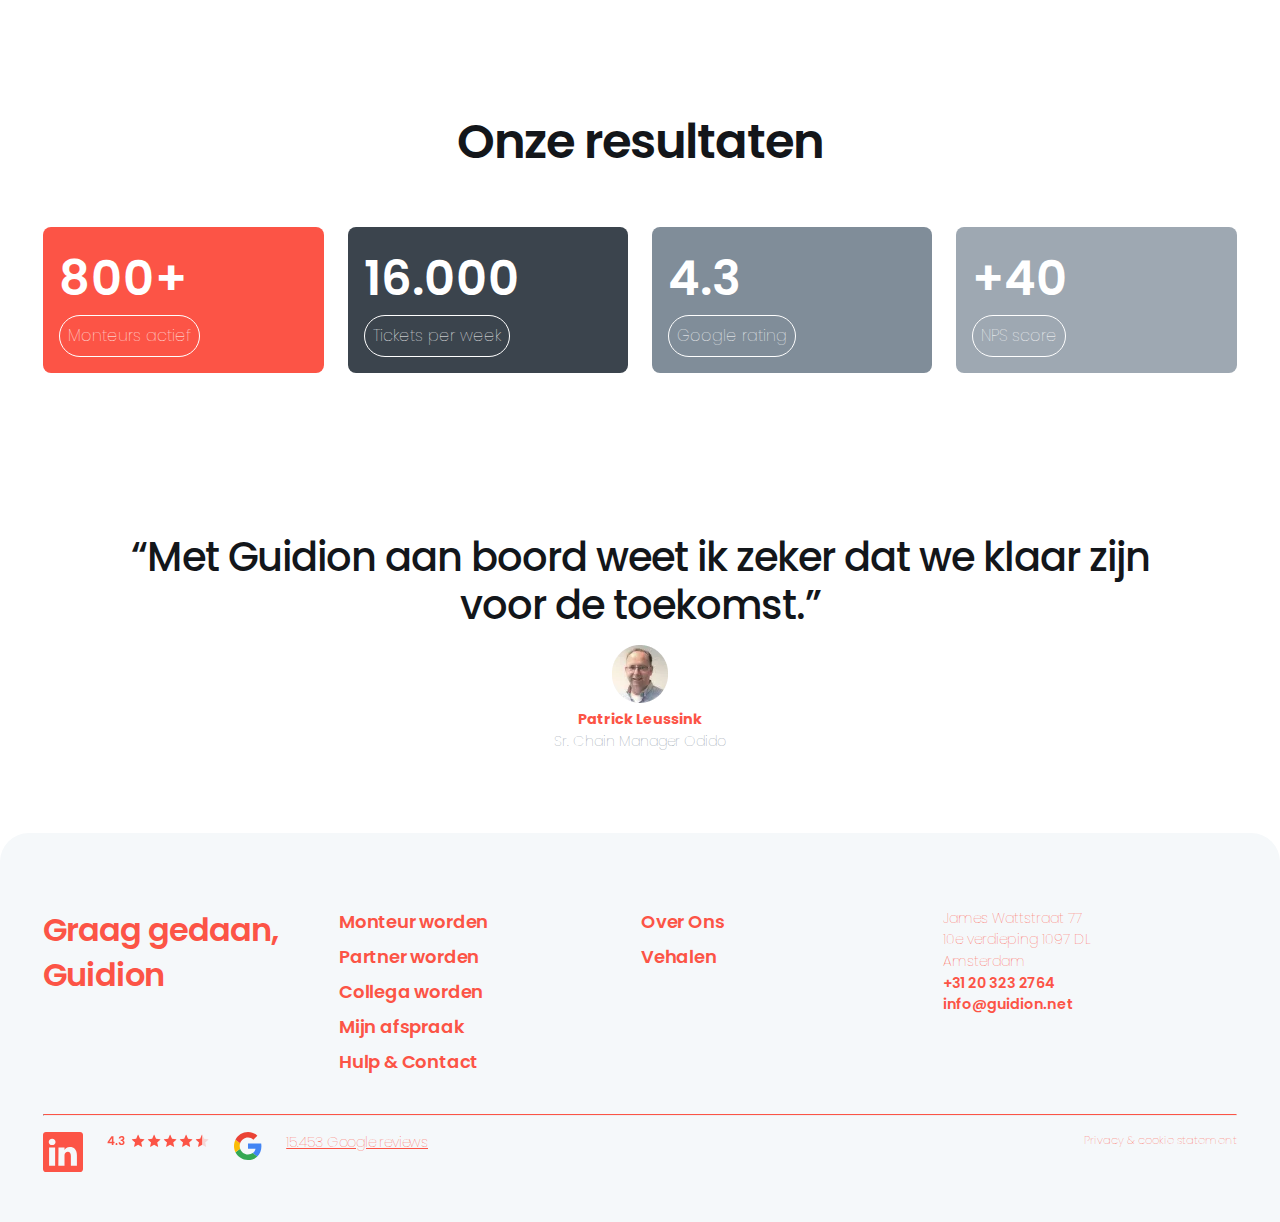
==== commit f37cebe6: "Add files via upload" ====
--- a/index.html
+++ b/index.html
@@ -7,7 +7,9 @@
 	<meta name="viewport" content="width=device-width, initial-scale=1.0">
 	<title>Guidion</title>
 
-	<link rel="stylesheet" href="styles/style.css">
+	<link rel="stylesheet" href="styles/standard_style.css">
+	<link rel="stylesheet" href="styles/index_style.css">
+	<link rel="icon" type="image/x-icon" href="images/63319f18fa4ab13ba5082284_Favicon.png">
 </head>
 <body>
 
--- a/styles/standard_style.css
+++ b/styles/standard_style.css
@@ -0,0 +1,322 @@
+@import url('https://fonts.googleapis.com/css2?family=Poppins:ital,wght@0,300;0,400;0,500;0,600;0,700;1,200&display=swap');
+
+/**************/
+/* CSS REMEDY */
+/**************/
+*, *::after, *::before {
+  box-sizing:border-box;  
+}
+
+button, summary {
+	cursor: pointer;
+}
+
+/*********************/
+/* CUSTOM PROPERTIES */
+/*********************/
+:root {
+	--color-crayola: #fc5446;
+	--color-darkgrey: #13161a;
+	--color-lightgrey: #f5f8fa;
+	--color-darkgrey2: #3b444d;
+	--color-lightgrey2: #808d99;
+	--color-lightgrey3: #9ea8b2;
+	--color-lightcrayola: #ff968c;
+	--color-card1: #272d33;
+	--color-card2: #3b444d;
+	--color-card3: #4e5a66;
+
+}
+
+/****************/
+/* STYLING */
+/****************/
+
+/* basis styling text */
+body {
+	font-family: 'Poppins', sans-serif;
+	color: var(--color-p);
+	font-weight: 100;
+	font-size: 0.9rem;
+	line-height: 1.5;
+	color: var(--color-darkgrey);
+	padding: 0 0.6em;
+	max-width: 100%;
+	margin: 0;
+	padding: 0;
+}
+
+/* body h1, h2, h3, h4, p {
+	margin-block-start: 0;
+	margin-block-end: 0;
+	padding: 0;
+	margin: 0;
+} */
+
+body a:hover {
+	color: var(--color-lightcrayola)
+
+}
+
+body h1 {
+	font-size: 3rem;
+	font-weight: 600;
+	color: var(--color-crayola);
+}
+
+body li {
+	list-style-type: none;
+}
+
+body ul {
+	margin-block-end: 0;
+	margin-block-start: 0;
+	padding-inline-start: 0;
+}
+
+
+/* ****************** */
+/* styling header nav */
+/* ****************** */
+
+header {
+	display: flex;
+	justify-content: space-between;
+	height: 4.725rem;
+	padding: 2em;
+}
+
+header img:nth-child(1) {
+	width: 92px;
+}
+
+header nav {
+	display: flex;
+	justify-content: flex-end;
+	align-items: center;
+	grid-column-gap: 4rem;
+}
+
+header nav ul {
+	font-weight: 600;
+	color: var(--color-crayola);
+	font-size: 0.9rem;
+
+	display: flex;
+	grid-column-gap: 4rem;
+}
+
+header nav ul li a {
+	color: var(--color-crayola);
+	text-decoration: none;
+}
+
+main {
+	padding: 0 3em 0 3em;
+}
+
+/* ********************************* */
+/* styling section 2 images carousel */
+/* ********************************* */
+
+@keyframes slide {
+	from {
+		transform: translateX(0);
+	}
+	to {
+		transform: translateX(-100%);
+	}
+}
+
+.slide {
+	max-width: 100%;
+	animation: 40s slide infinite linear;
+	display: flex;
+	align-items: center;
+	grid-column-gap: 7.313rem;	
+	padding: 5rem 0;
+	overflow: hidden;
+	white-space: nowrap;
+}
+
+.slide img {
+	width: 4rem;
+	height: auto;
+}
+/* ******************/
+/* styling buttons */
+/* *****************/
+.button-primary {
+	text-decoration: none;
+    color: white;
+    background: var(--color-crayola);
+    text-align: center;
+    text-transform: uppercase;
+    font-weight: 500;
+    letter-spacing: 0.125rem;
+    border-radius: 2.5rem;
+    padding: 1rem 2.75rem;
+    font-size: 0.9rem;
+	border: 0.0625rem solid;
+	white-space: nowrap;
+}
+
+.button-primary:hover {
+    color: white;
+    background: var(--color-darkgrey2);
+	border: 0.0625rem solid var(--color-darkgrey2);
+}
+
+.button-secondary {
+	text-decoration: none;
+    color: var(--color-crayola);
+    background: transparent;
+    text-align: center;
+    text-transform: uppercase;
+    font-weight: 500;
+    letter-spacing: 0.125rem;
+    border-radius: 2.5rem;
+    padding: 1rem 2.75rem;
+    font-size: 0.9rem;
+	border: 0.0625rem solid var(--color-crayola); 
+	white-space: nowrap;
+}
+
+.button-secondary:hover {
+	color: white;
+    background: var(--color-lightgrey2);
+	border: 0.0625rem solid var(--color-lightgrey2);
+}
+
+
+/* ******************* */
+/* styling footer      */
+/* ******************* */
+
+footer {
+	background-color: var(--color-lightgrey);
+	padding: 3em;
+	border-radius: 2em 2em 0 0;
+}
+
+footer nav {
+	display: flex;
+}
+
+footer nav:first-of-type {
+	display: flex;
+	justify-content: space-between;
+	padding-top: 2rem;
+	padding-bottom: 2rem;
+}
+
+footer nav:first-of-type h2 {
+	letter-spacing: -.0625rem;
+	font-size: 2rem;
+	font-weight: 600;
+	line-height: 1.4;
+	max-width: 18rem;
+	width: 100%;
+	margin-top: 0;
+	color: var(--color-crayola);
+}
+
+footer nav ul {
+	width: 100%;
+    max-width: 18.375rem;
+    grid-row-gap: 0.5rem;
+	display: flex;
+    flex-direction: column;
+}
+
+footer nav ul li a {
+	letter-spacing: -.0125rem;
+    font-size: 1.2em;
+    font-weight: 500;
+    line-height: 1.5;
+	text-decoration: none;
+	text-transform: none;
+	color: var(--color-crayola);
+	font-size: 1.25em;
+    font-weight: 600;
+}
+
+footer nav ul li p {
+	margin: 0;
+	padding: 0;
+}
+
+
+/* styling contactgegevens */
+footer nav ul:nth-of-type(3) li {
+	display: flex;
+	flex-direction: column;
+}
+
+footer nav ul:nth-of-type(3) p {
+	font-size: 1em;
+	color: var(--color-crayola);
+}
+
+footer nav ul:nth-of-type(3) a {
+	font-size: 1em;
+
+}
+
+/* styling socials & privacy sectie */
+footer hr {
+	border-top: 0.5px solid var(--color-crayola);
+	margin-bottom: 1rem;
+}
+
+footer nav:nth-of-type(2) {
+	justify-content: space-between;
+}
+
+footer nav:nth-of-type(2) ul {
+	flex-direction: row;
+	grid-column-gap: 1.5rem;
+}
+
+footer nav:nth-of-type(2) ul li:nth-of-type(4) {
+	width: 20rem;
+}
+
+footer nav:nth-of-type(2) ul li:nth-of-type(4) a {
+	text-decoration: underline;
+	font-size: 1em;
+	font-weight: 100;
+	width: max-content;
+	display: block;
+}
+
+footer nav:nth-of-type(2) a {
+	text-decoration: none;
+	color: var(--color-crayola);
+	font-size: 0.8em;
+}
+
+
+@media screen and (max-width: 992px) {
+	footer nav {
+	  flex-direction: column; 
+	}
+  
+	footer nav:first-of-type {
+	  padding-top: 1rem; 
+	}
+  
+	footer nav ul {
+	  max-width: none; 
+	  width: 100%;
+	}
+  
+	footer nav ul li {
+	  width: 100%; 
+	}
+  
+	footer nav:nth-of-type(2) ul li:nth-of-type(4) {
+	  width: auto; 
+	}
+  }
+  --- a/styles/index_style.css
+++ b/styles/index_style.css
@@ -0,0 +1,360 @@
+/* ********************************************** */
+/* styling section 1 Wij leveren service capacitiet */
+/* ********************************************** */
+
+.section-hero {
+	height: 90vh;
+	max-width: 100%;
+	display: grid;
+	grid-template-columns: 2fr;
+	grid-template-rows: 2fr;
+	grid-column-gap: 2rem;
+}
+
+.section-hero section {
+	grid-column: 1 / -2;
+	grid-row: 1 / -2;
+	display: flex;
+	flex-direction: column;
+	/* width: 50%; */
+	background-color: var(--color-lightgrey);
+	border-radius: 1rem;
+	align-items: flex-start;
+	justify-content: flex-end;
+	padding-bottom: 2.5rem;
+    padding-left: 2.5rem;
+    padding-right: 2.5rem;
+}
+
+.section-hero img {
+	grid-column: 2 / 3;
+	grid-row: 1 / -2;
+	height: 100%;
+	max-width: 100%;
+	border-radius: 1rem;
+	object-fit: cover;
+}
+
+.section-hero section h1 {
+	width: 60%;
+	line-height: 1;
+	margin: 0;
+	padding-bottom: 1rem;
+}
+
+.section-hero section p {
+	width: 70%;
+	margin: 0;
+	padding-bottom: 2rem;
+}
+
+.section-hero section ul:first-of-type {
+	grid-column-gap: 1rem;
+    justify-content: flex-start;
+    align-items: center;
+    display: flex;
+	padding-bottom: 1rem;
+}
+
+/* styling google review buttons */
+.section-hero section ul:nth-of-type(2) {
+	grid-column-gap: 0.75rem;
+    align-items: center;
+    margin-top: 1rem;
+    display: flex;
+	padding-bottom: 1rem;
+}
+
+.section-hero section ul:nth-of-type(2) a {
+	color: var(--color-crayola);
+}
+
+.section-hero section ul:nth-of-type(2) img {
+	max-width: 100%;
+}
+
+/* h1 hidden */
+/* https://css-tricks.com/inclusively-hidden/ */
+
+.sr-only:not(:focus):not(:active) {
+	clip: rect(0 0 0 0); 
+	clip-path: inset(50%);
+	height: 1px;
+	overflow: hidden;
+	position: absolute;
+	white-space: nowrap; 
+	width: 1px;
+  }
+
+
+  @media screen and (max-width: 992px) {
+	.section-hero {
+	  grid-template-columns: 1fr 1fr; 
+	  grid-template-rows: 1fr; 
+	  grid-row-gap: 1rem;
+	  height: auto;
+	}
+  
+	.section-hero section {
+	  grid-column: 1 / -1; 
+	  grid-row: 1 / 2; 
+	  width: 100%; 
+	  padding: 2.5rem; 
+	  z-index: 2; 
+	}
+  
+	.section-hero img {
+	  grid-column: 1 / -1; 
+	  grid-row: 2 / 3; 
+	}
+  
+	.section-hero section h1 {
+	  width: 100%; 
+	}
+  
+	.section-hero section p {
+	  width: 100%; 
+	}
+
+  }
+
+  @media screen and (max-width: 768px) {
+	.section-hero ul:first-of-type {
+		flex-direction: column;
+		width: 100%;
+	
+  	}
+
+	.section-hero ul:first-of-type li {
+		margin: 1em 0 1em 0;
+		width: 100%;
+		display: flex;
+	}
+	
+	.button-primary {
+		width: 100%;
+	}
+
+	.button-secondary {
+		width: 100%;
+	}
+
+	
+}
+
+
+/* ****************************************/
+/* styling section 3 wat ons netwerk doet */
+/* *****************************************/
+
+.section-ons-netwerk {
+	display: grid;
+	grid-template-columns: 1fr 1fr;
+	grid-template-rows: 1fr;
+	grid-column-gap: 2rem;
+}
+
+.section-ons-netwerk img {
+	max-width: 100%;
+	height: 100%;
+	border-radius: 1rem;
+
+	grid-column: 1 / 2;
+	grid-row: 1 / 2;
+	object-fit: cover;
+}
+
+.section-ons-netwerk section {
+	max-width: 100%;
+
+	display: flex;
+	flex-direction: column;
+    justify-content: flex-end;
+    align-items: flex-start;
+    display: flex;
+	border-radius: 1rem;
+
+	grid-column: 2 / -2;
+	grid-row: 1 / 3;
+
+	background-color: var(--color-lightgrey);
+	border-radius: 1rem;
+	align-items: flex-start;
+	justify-content: flex-end;
+	padding-bottom: 2.5rem;
+    padding-left: 2.5rem;
+    padding-right: 2.5rem;
+}
+.section-ons-netwerk section h2 {
+	font-size: 1rem;
+	text-transform: uppercase;
+    line-height: 1.5rem;
+	color: var(--color-crayola);
+	margin: 0;
+}
+
+.section-ons-netwerk section h3 {
+	font-size: 3rem;
+    line-height: 1.2;
+	color: var(--color-crayola);
+	letter-spacing: -.0625rem;
+    margin: 0;
+	font-weight: 500;
+	width: 80%;
+}
+
+.section-ons-netwerk section p {
+	width: 80%;
+}
+
+/* Media query voor scherm tot max 992px */
+@media screen and (max-width: 992px) {
+	.section-ons-netwerk {
+	  grid-template-columns: 1fr; 
+	  grid-template-rows: auto auto; 
+	  grid-row-gap: 1rem;
+	}
+  
+	.section-ons-netwerk img {
+	  grid-column: 1 / -1; 
+	  grid-row: 2 / 3; 
+	}
+  
+	.section-ons-netwerk section {
+	  grid-column: 1 / -1; 
+	  grid-row: 1 / 2; 
+	  padding: 1.5rem; 
+	}
+  
+	.section-ons-netwerk section h2,
+	.section-ons-netwerk section h3,
+	.section-ons-netwerk section p {
+	  width: 100%; 
+	}
+  
+	.section-ons-netwerk section h3 {
+	  font-size: 2rem; 
+	}
+  }
+  
+
+/* ********************************* */
+/* styling section 4 onze resultaten */
+/* ********************************* */
+
+.section-resultaten h2 {
+	text-align: center;
+	padding: 5rem 0 1rem 0;
+	letter-spacing: -.0625rem;
+    font-size: 3rem;
+    font-weight: 600;
+    line-height: 1.2;
+	color: var(--color-darkgrey);
+}	
+
+.section-resultaten ul {
+	color: white;
+	display: grid;
+	grid-template-columns: 1fr 1fr 1fr 1fr;
+	grid-column-gap: 1.5rem;
+}	
+
+.section-resultaten ul li {
+	padding: 1rem;
+	border-radius: 0.5rem;
+}
+
+.section-resultaten ul li:first-of-type {
+	background-color: var(--color-crayola);
+}
+
+.section-resultaten ul li:nth-of-type(2) {
+	background-color: var(--color-darkgrey2);
+}
+
+.section-resultaten ul li:nth-of-type(3) {
+	background-color: var(--color-lightgrey2);
+}
+
+.section-resultaten ul li:nth-of-type(4) {
+	background-color: var(--color-lightgrey3);
+}
+
+.section-resultaten ul p {
+	padding: 0;
+	margin: 0;
+	font-weight: 600;
+	font-size: 3rem;
+}
+
+.section-resultaten ul h4 {
+	font-weight: 100;
+	font-size: 1rem;
+
+	border-width: 1px;
+	border-radius: 5rem;
+	border-style: solid;
+	border-color: white;
+	
+	padding: 0.5rem;
+	width: fit-content;
+    display: flex;
+    justify-content: flex-start;
+    margin: 0;
+	/* background-color: lightblue; */
+}
+
+@media screen and (max-width: 992px) {
+	.section-resultaten h2 {
+	  padding: 3rem 0 1rem 0; 
+	  font-size: 2rem; 
+	}
+  
+	.section-resultaten ul {
+	  grid-template-columns: 1fr; 
+	  grid-column-gap: 0; 
+	}
+  
+	.section-resultaten ul li {
+	  margin-bottom: 1.5rem; 
+	}
+}
+
+
+/* ********************************* */
+/* styling section 5 testimonial     */
+/* ********************************* */
+
+.section-testimonial {
+	text-align: center;
+	padding-top: 10rem;
+	padding-bottom: 5rem;
+}
+
+.section-testimonial blockquote {
+	letter-spacing: -.0625rem;
+    font-size: 2.5rem;
+    font-weight: 500;
+    line-height: 1.2;
+	max-width: 64rem;
+	margin: auto;
+}
+
+.section-testimonial ul {
+	padding-top: 1rem;
+}
+
+.section-testimonial ul h2 {
+	color: var(--color-crayola);
+	font-size: 1em;
+	margin: 0;
+}
+
+
+.section-testimonial ul p {
+	font-size: 1em;
+	margin: 0;
+	color: var(--color-lightgrey2);
+}
+
+
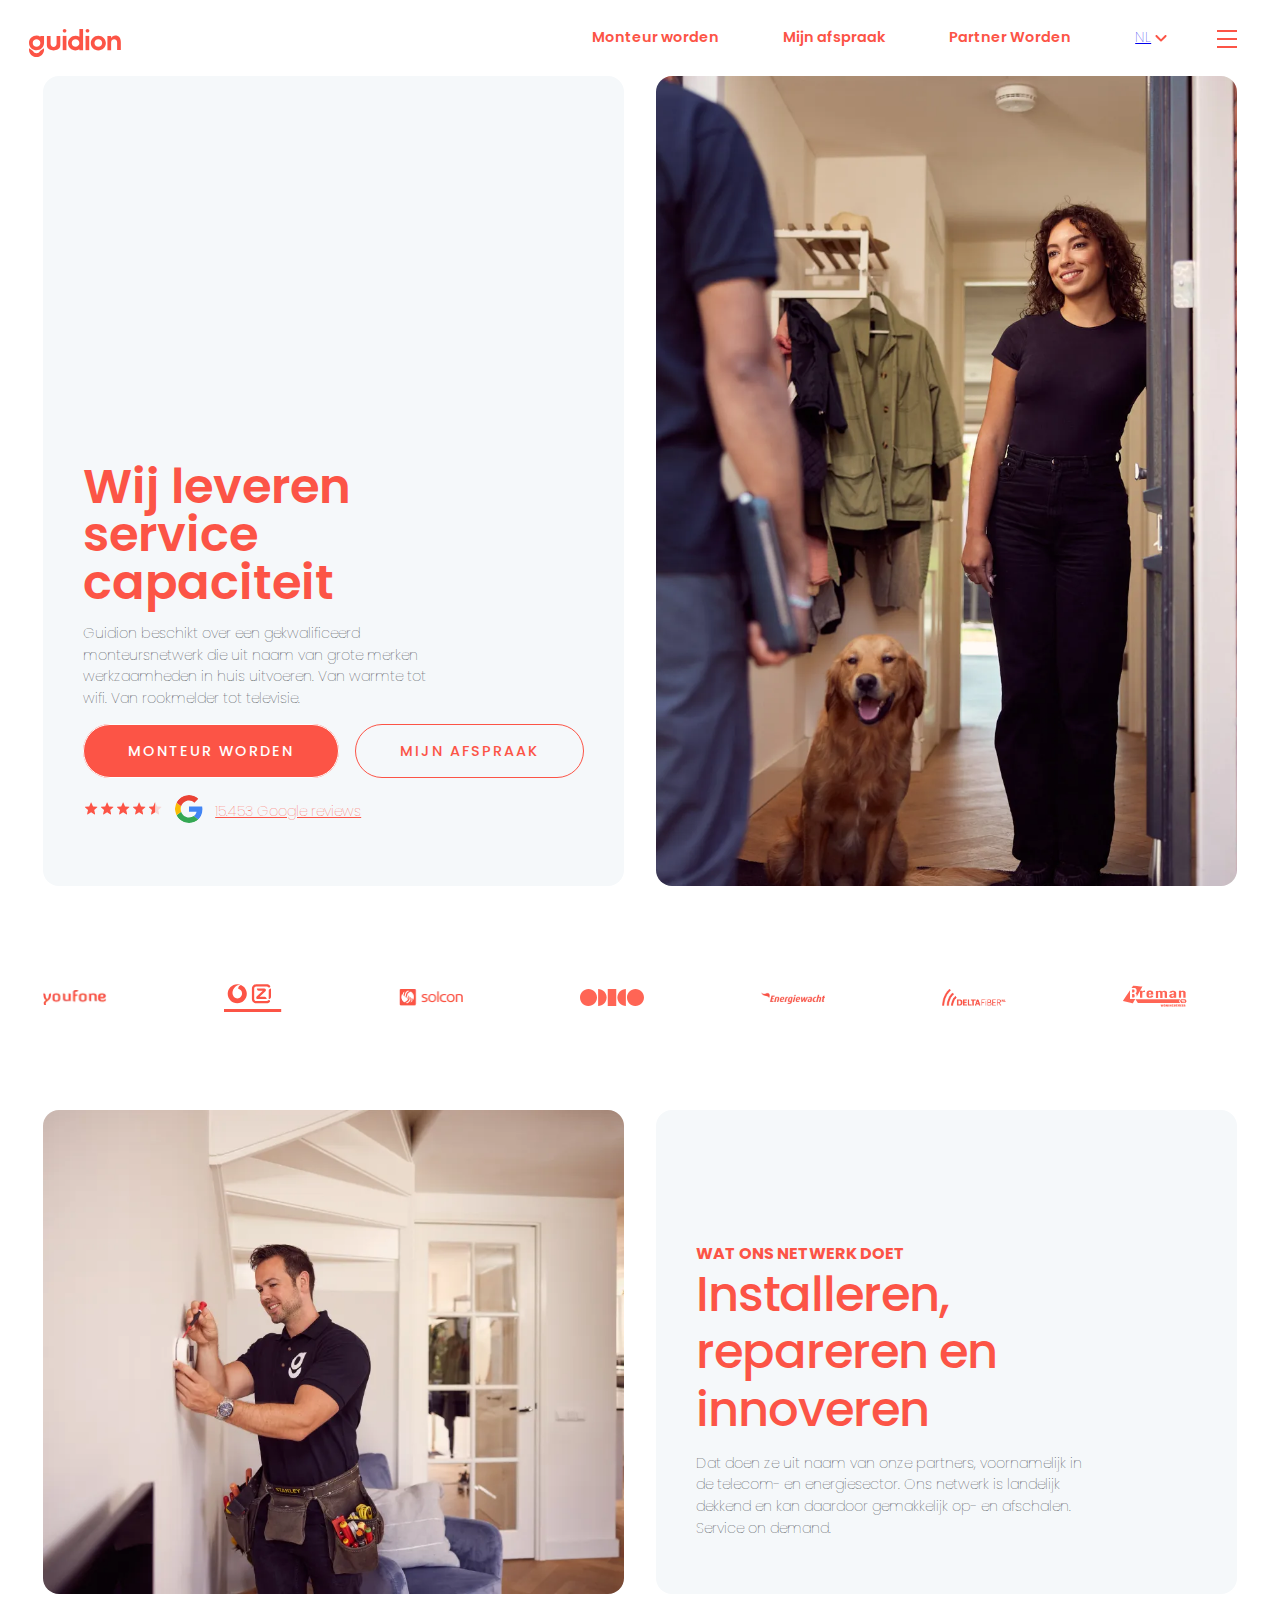
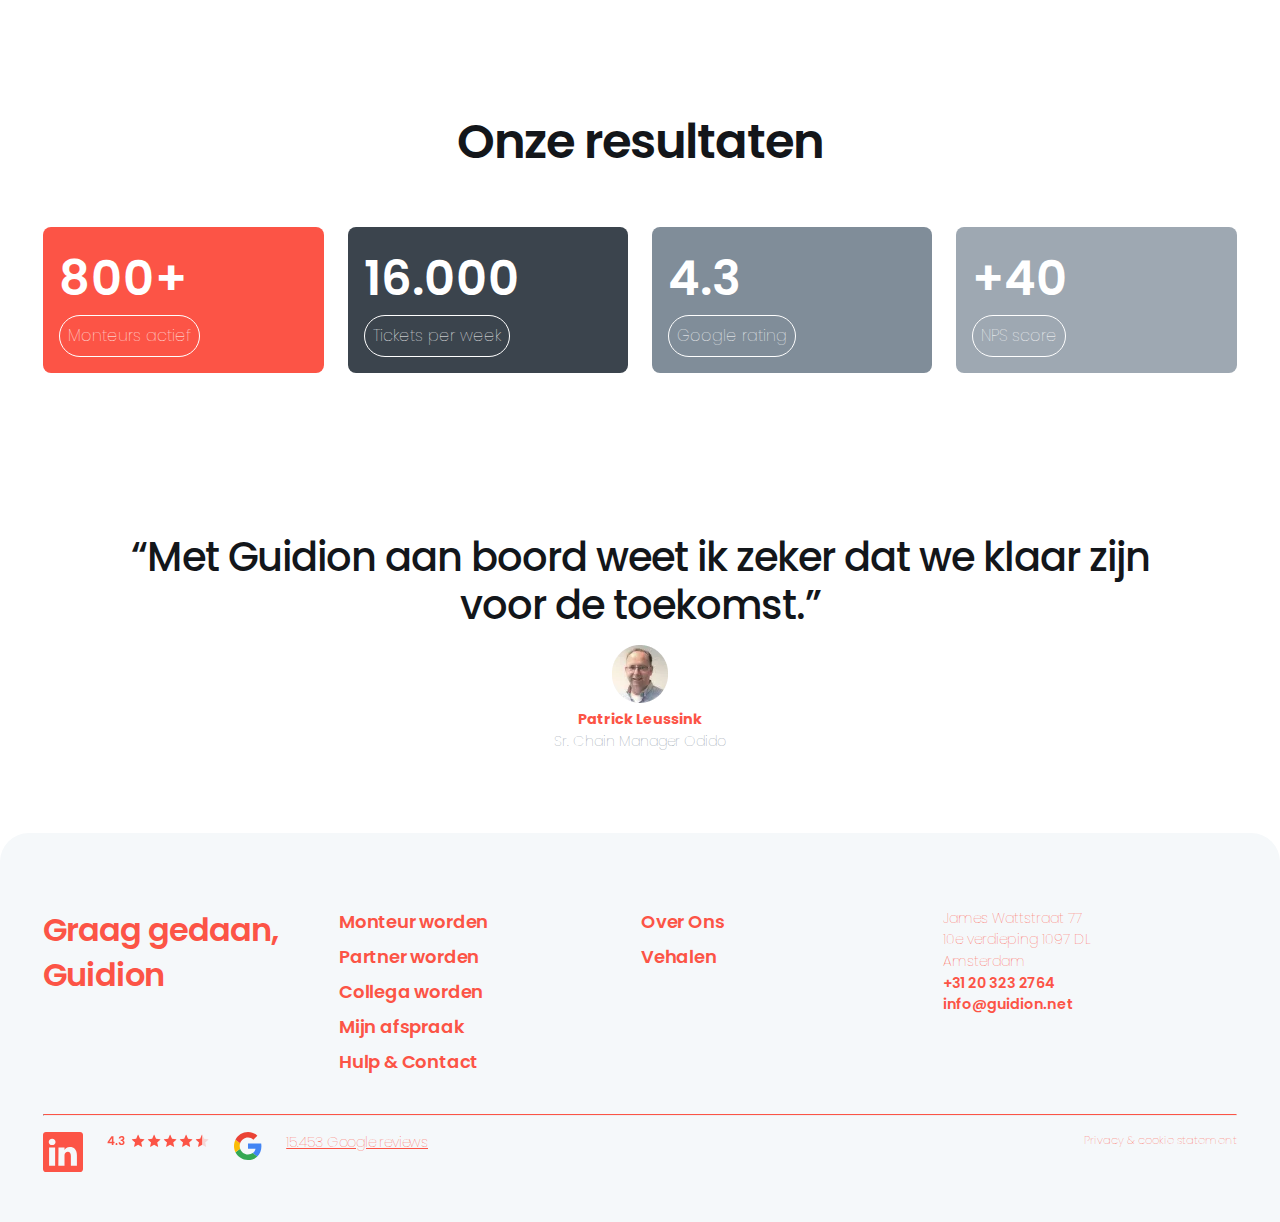
==== commit aab5e08f: "Add files via upload" ====
--- a/index.html
+++ b/index.html
@@ -14,11 +14,14 @@
 <body>
 
 	<header>
-		<img src="images/Guidion_logo.svg" alt="Guidion Logo">
+		<a href="index.html">
+			<img src="images/Guidion_logo.svg" alt="Guidion Logo">
+		</a>
+		
 		<nav>
 			<ul>
 				<li>
-					<a href="#">Monteur worden</a>
+					<a href="monteur-worden.html">Monteur worden</a>
 				</li>
 				<li>
 					<a href="#">Mijn afspraak</a>
@@ -28,12 +31,33 @@
 				</li>
 			</ul>
 
-			<div>
+			<div class="taal">
 				<a href="#">NL</a>
 				<img src="images/arrow_down_icon.svg" alt="pijl naar beneden">
 			</div>
 
-			<img src="images/hamburger_menu_icon.svg" alt="hamburger menu icon">
+			<div class="hamburger-menu">
+				<input id="menu__toggle" type="checkbox" />
+				<label class="menu__btn" for="menu__toggle">
+				  <span></span>
+				</label>
+			
+				<ul class="menu__box">
+				  		<li><a class="menu__item" href="#">Monteur worden</a></li>
+						  <hr>
+						<li><a class="menu__item" href="#">Partner worden</a></li>
+						<hr>
+						<li><a class="menu__item" href="#">Collega worden</a></li>
+						<hr>
+						<li><a class="menu__item" href="#">Mijn afspraak</a></li>
+						<hr>
+						<li><a class="menu__item" href="#">Over ons</a></li>
+						<hr>
+						<li><a class="menu__item" href="#">Verhalen</a></li>
+						<hr>
+						<li><a class="menu__item" href="#">Hulp & Contact</a></li>
+				</ul>
+			  </div>
 
 		</nav>
 
@@ -42,9 +66,10 @@
 	<main>
 		<!-- Section 1 Wij leveren service capaciteit  -->
 		<section class="section-hero">
+			<h2 class="sr-only">Eerste Sectie - Wij Leveren Service Capaciteit</h2>
 
 			<section>
-				<h1> <span class="sr-only">Hallo, Welkom op de website van Gudion</span> Wij leveren service capaciteit</h1>
+				<h1> <span class="sr-only">Hallo, Welkom op de website van Gudion</span>Wij leveren service capaciteit</h1>
 				<p>Guidion beschikt over een gekwalificeerd monteursnetwerk die uit naam van grote merken werkzaamheden in huis uitvoeren. Van warmte tot wifi. Van rookmelder tot televisie.</p>
 
 				<ul>
@@ -77,6 +102,7 @@
 		
 		<!-- section 2 image carousel -->
 		<section class="slide">
+			<h2 class="sr-only">Tweede sectie voor Image Carousel - Partners Guidion</h2>
 				<img src="images/youfone_logo.webp" alt="youfone logo">
 				<img src="images/vz_logo.svg" alt="vodafone ziggo logo">
 				<img src="images/Solcon_logo.webp" alt="solcon logo">
@@ -97,6 +123,7 @@
 	
 		<!-- section 3 wat ons netwerk doet -->
 		<section class="section-ons-netwerk">
+			<h2 class="sr-only">Derde Sectie - Wat doet het netwerk van Guidon</h2>
 			<img src="images/wat_ons_netwerk_doet.webp" alt="Monteur aan eht werk in huis">
 
 			<section>
@@ -216,4 +243,6 @@
 
 </body>
 
+<script src="scripts/script.js"></script>
+
 </html>--- a/styles/standard_style.css
+++ b/styles/standard_style.css
@@ -44,6 +44,7 @@
 	max-width: 100%;
 	margin: 0;
 	padding: 0;
+
 }
 
 /* body h1, h2, h3, h4, p {
@@ -73,6 +74,116 @@
 	margin-block-start: 0;
 	padding-inline-start: 0;
 }
+
+/* header media query */
+@media screen and (max-width: 992px) {
+	header nav:first-of-type ul li {
+		display: none;
+	}
+}
+
+/* hamburger menu */
+
+#menu__toggle {
+	opacity: 0;
+  }
+  #menu__toggle:checked + .menu__btn > span {
+	transform: rotate(45deg);
+  }
+  #menu__toggle:checked + .menu__btn > span::before {
+	top: 0;
+	transform: rotate(0deg);
+  }
+  #menu__toggle:checked + .menu__btn > span::after {
+	top: 0;
+	transform: rotate(90deg);
+  }
+  #menu__toggle:checked ~ .menu__box {
+	right: 0 !important;
+  }
+  .menu__btn {
+	position: inline-block;
+	overflow: hidden;
+	width: 26px;
+	height: 26px;
+	cursor: pointer;
+	z-index: 100;
+  }
+  .menu__btn > span,
+  .menu__btn > span::before,
+  .menu__btn > span::after {
+	display: block;
+	position: absolute;
+	width: 100%;
+	height: 2px;
+	background-color: var(--color-crayola);
+	transition-duration: .25s;
+	z-index: 99;
+  }
+  .menu__btn > span::before {
+	content: '';
+	top: -8px;
+	
+  }
+  .menu__btn > span::after {
+	content: '';
+	top: 8px;
+  }
+  .menu__box {
+	display: block;
+	position: fixed;
+	top: 0;
+	right: -100%;
+	width: 300px;
+	height: 100%;
+	margin: 0;
+	padding: 80px 0;
+	list-style: none;
+	background-color: whitesmoke;
+	box-shadow: 2px 2px 6px rgba(0, 0, 0, .4);
+	transition-duration: .25s;
+	z-index: 80;
+  }
+  .menu__item {
+	display: block;
+	color: var(--color-crayola);
+	text-decoration: none;
+	transition-duration: .25s;
+	font-size: 1rem;
+	padding: 1.5rem;
+	overflow: hidden;
+	font-weight: 300;
+
+  }
+
+  .menu__box hr {
+	border-top: 0.5px solid var(--color-crayola);
+  }
+  .menu__item:hover {
+	font-weight: 600;
+
+  }
+
+  .hamburger-menu {
+	  position: relative;
+	  top: -0.8em;
+	  right: 1em;
+  }
+
+
+
+/* h1 hidden */
+/* https://css-tricks.com/inclusively-hidden/ */
+
+.sr-only:not(:focus):not(:active) {
+	clip: rect(0 0 0 0); 
+	clip-path: inset(50%);
+	height: 1px;
+	overflow: hidden;
+	position: absolute;
+	white-space: nowrap; 
+	width: 1px;
+  }
 
 
 /* ****************** */
--- a/styles/index_style.css
+++ b/styles/index_style.css
@@ -73,18 +73,7 @@
 	max-width: 100%;
 }
 
-/* h1 hidden */
-/* https://css-tricks.com/inclusively-hidden/ */
-
-.sr-only:not(:focus):not(:active) {
-	clip: rect(0 0 0 0); 
-	clip-path: inset(50%);
-	height: 1px;
-	overflow: hidden;
-	position: absolute;
-	white-space: nowrap; 
-	width: 1px;
-  }
+
 
 
   @media screen and (max-width: 992px) {
